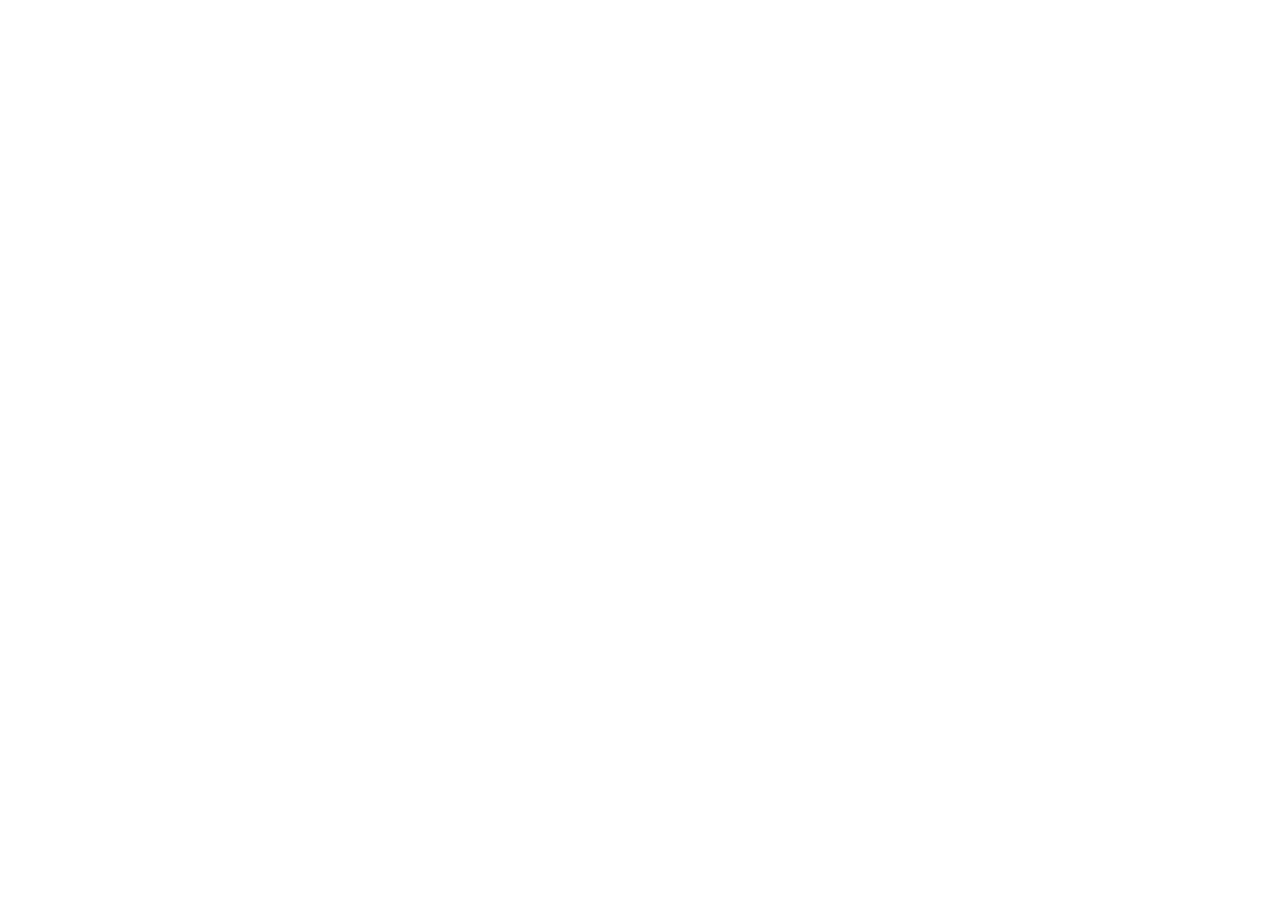
==== index.html @ e1d34e12 "Update redirect URL in index.html" ====
<!DOCTYPE html>
<html>
<head>
    <meta charset="UTF-8">
    <meta http-equiv="refresh" content="0; url=https://github.com/deadxfire/Rinswa-browser/">
    <title>Redirecting...</title>
</head>
<body>
</body>
</html>
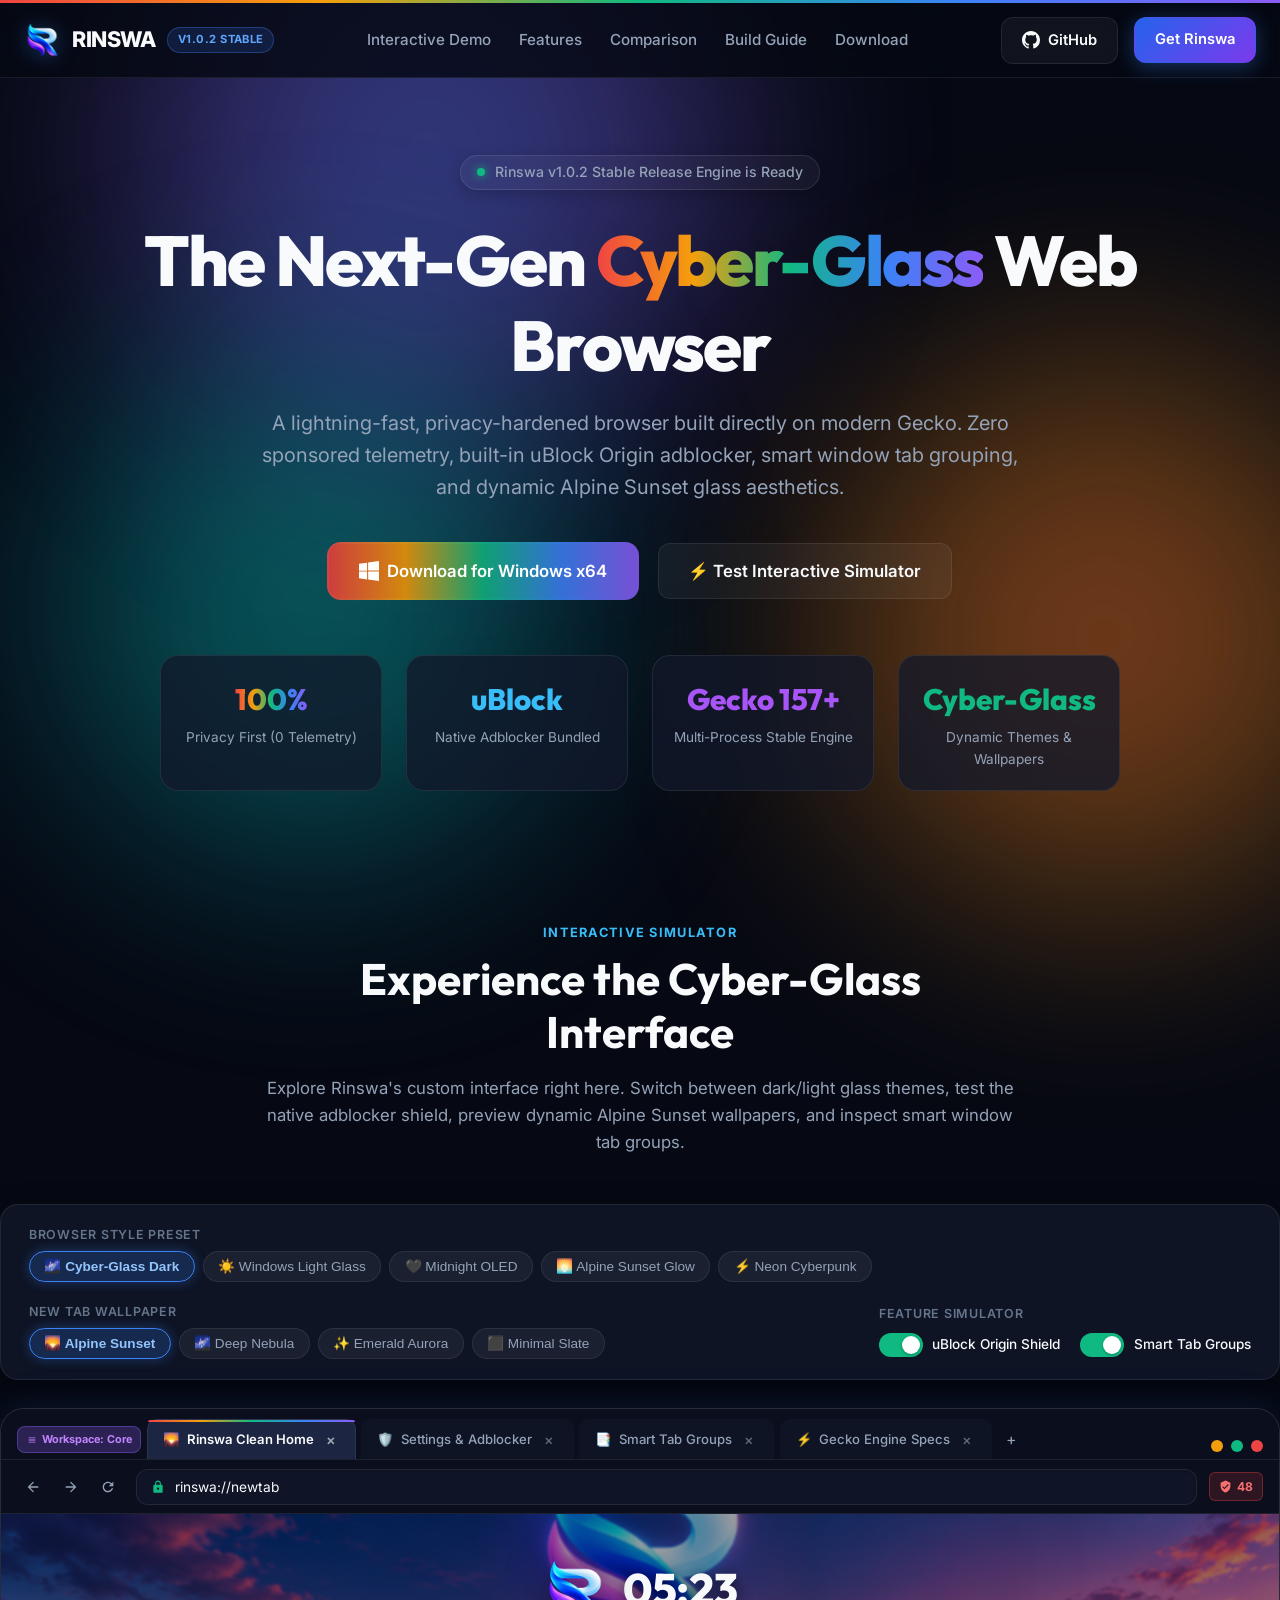
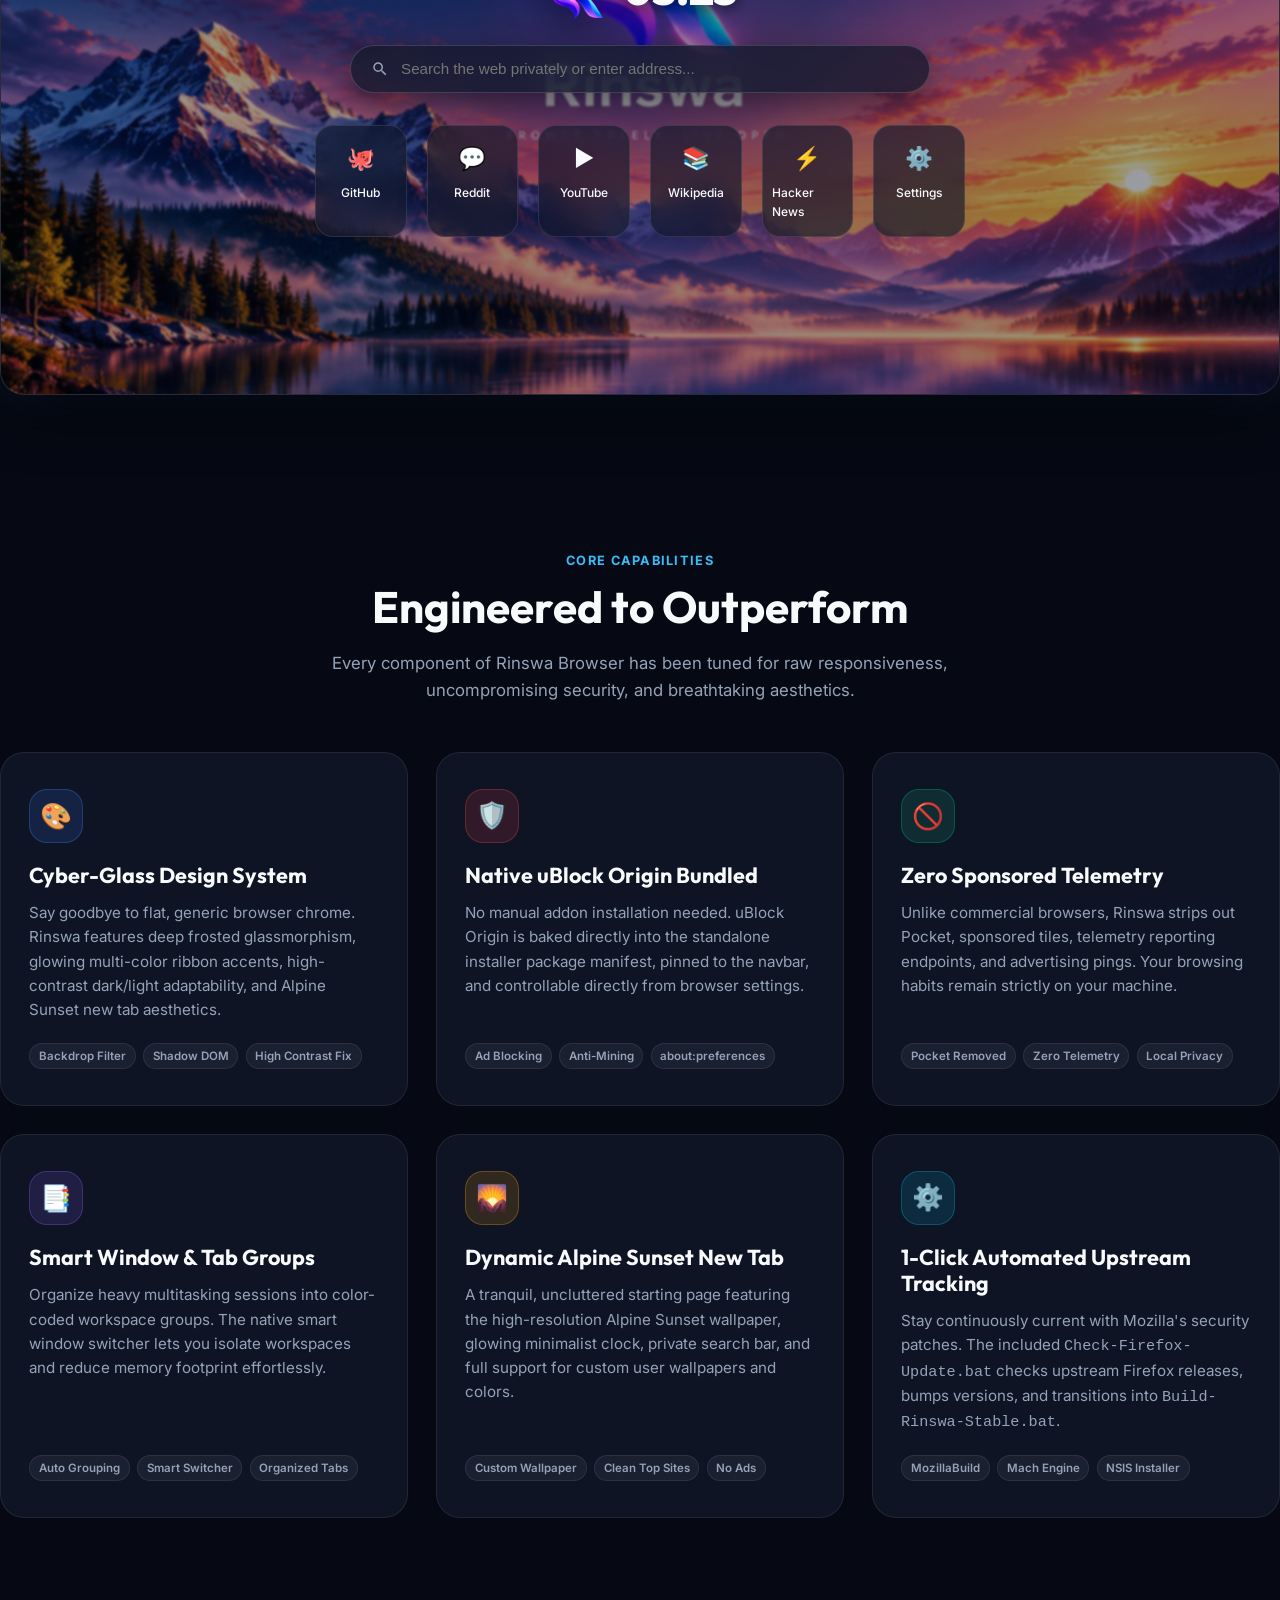
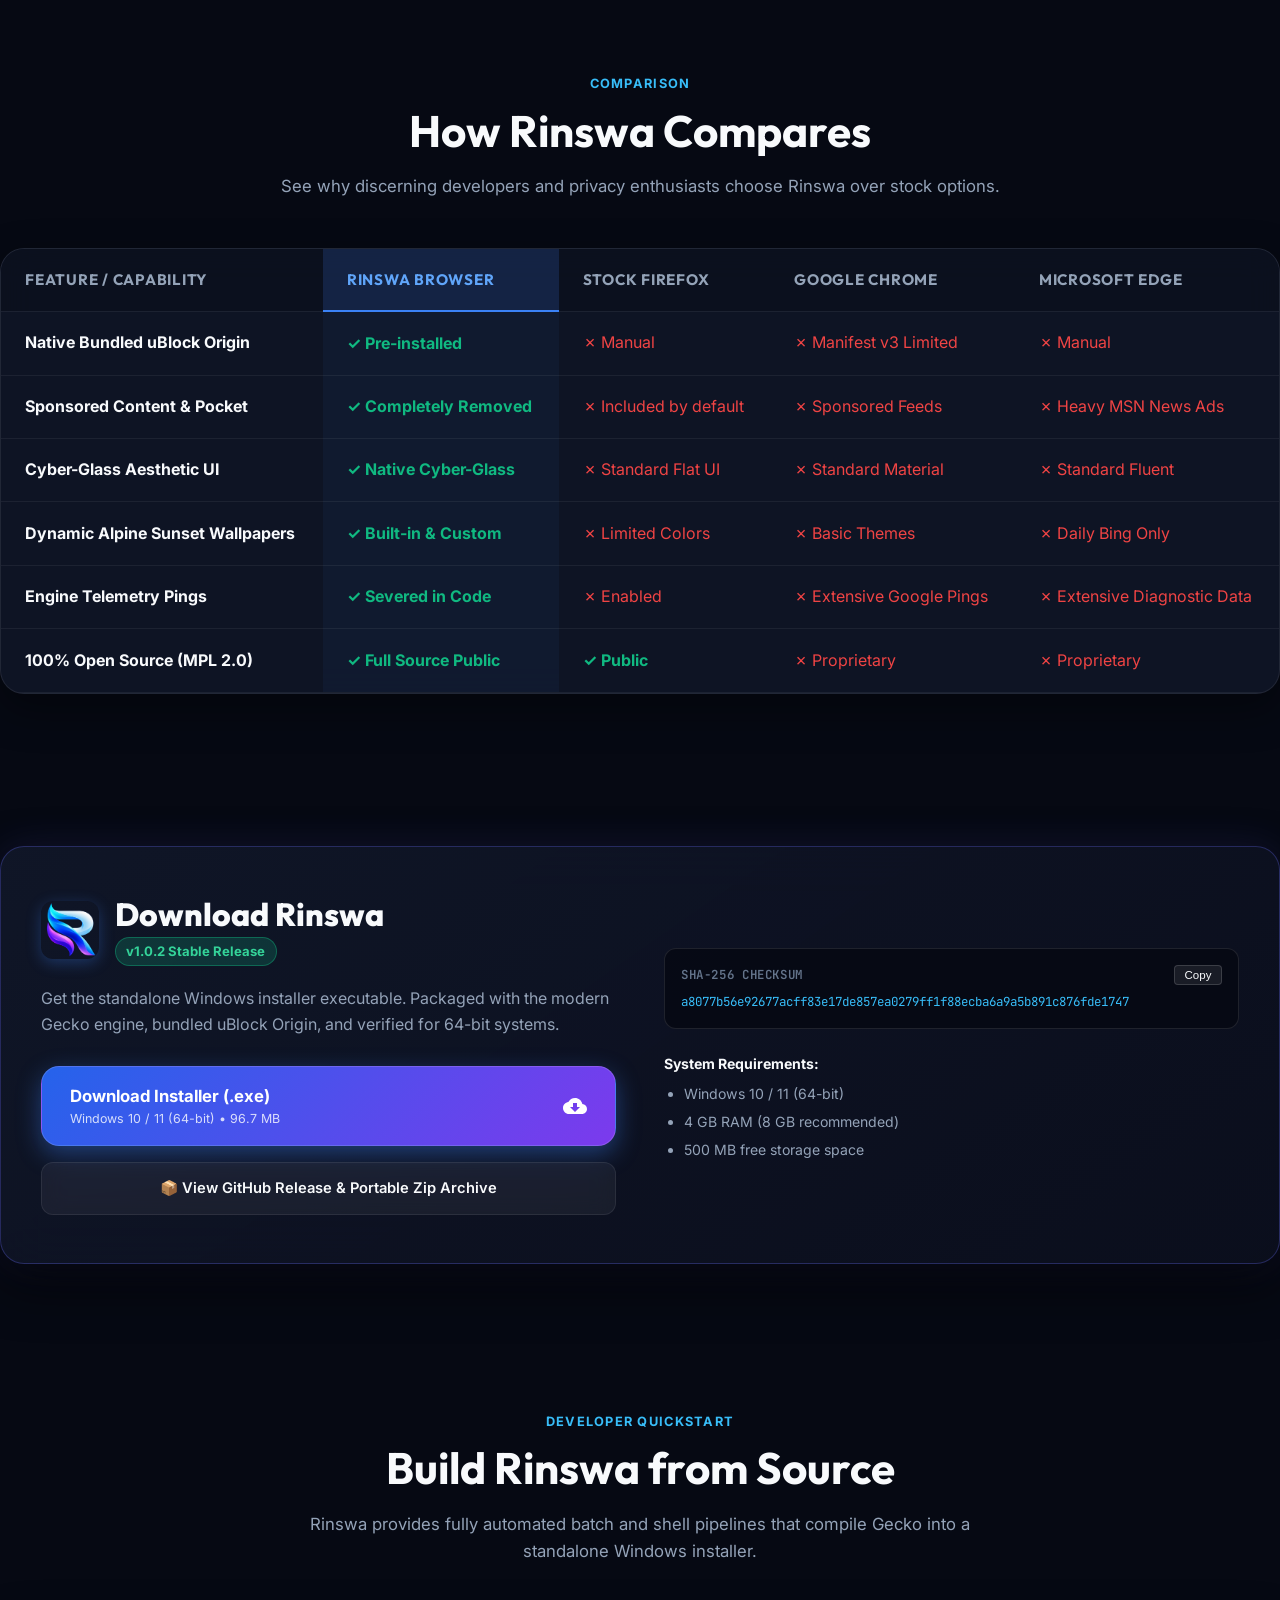
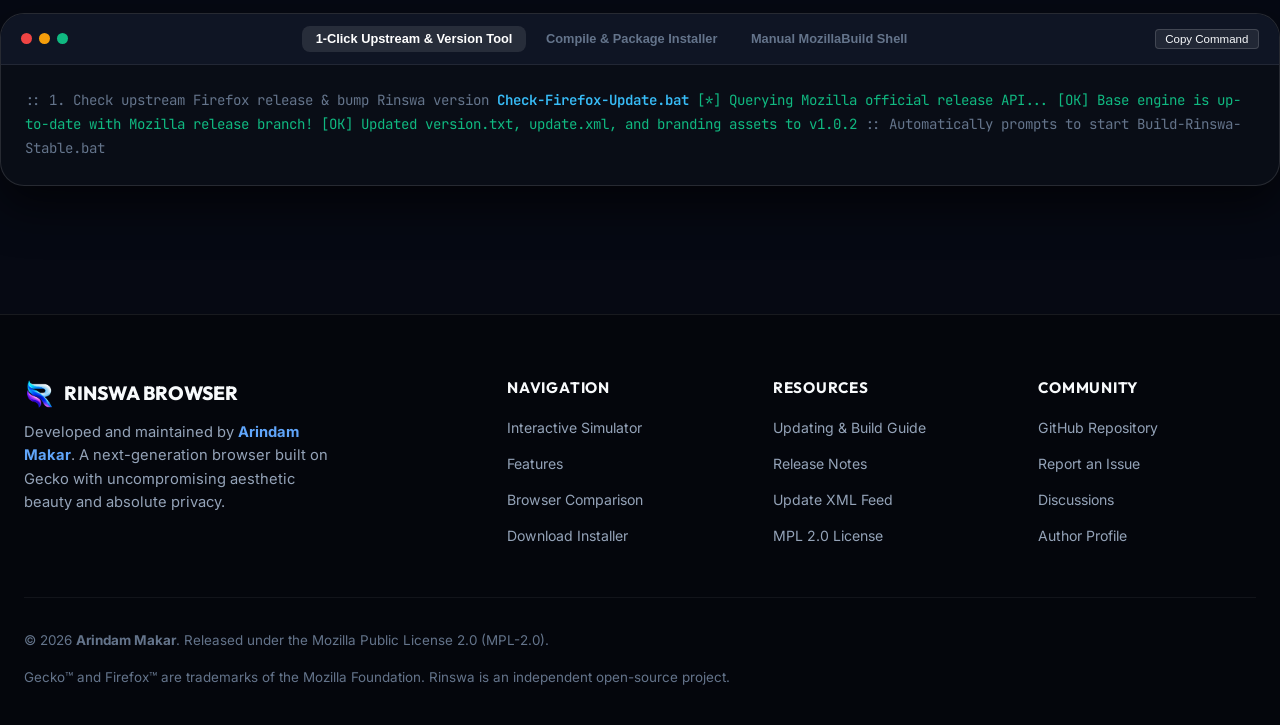
==== commit b0153651: "feat: advanced interactive Cyber-Glass index showcase and update v1.0.2 package hash" ====
--- a/index.html
+++ b/index.html
@@ -1,10 +1,2559 @@
 <!DOCTYPE html>
-<html>
+<html lang="en">
 <head>
-    <meta charset="UTF-8">
-    <meta http-equiv="refresh" content="0; url=https://github.com/deadxfire/Rinswa-browser/">
-    <title>Redirecting...</title>
+  <meta charset="UTF-8">
+  <meta name="viewport" content="width=device-width, initial-scale=1.0">
+  <title>Rinswa Browser - The Cyber-Glass Web Browser</title>
+  <meta name="description" content="A fast, private, and stunning modern web browser built on the Gecko engine. Featuring Cyber-Glass UI, built-in uBlock Origin adblocker, and Alpine Sunset custom wallpapers.">
+  <meta name="author" content="Arindam Makar">
+  <meta name="keywords" content="Rinswa Browser, Gecko Browser, Cyber Glass, Private Browser, Adblocker, Open Source Browser, Firefox fork">
+
+  <!-- OpenGraph Metadata -->
+  <meta property="og:title" content="Rinswa Browser - Cyber-Glass Web Browser">
+  <meta property="og:description" content="Fast, private, and visually breathtaking. Built on Gecko with native adblocking, smart tab grouping, and zero telemetry.">
+  <meta property="og:image" content="Glossy%20Multicolour%20Ribbon%20R%20Emblem.png">
+  <meta property="og:type" content="website">
+
+  <!-- Favicon -->
+  <link rel="icon" type="image/png" href="Glossy%20Multicolour%20Ribbon%20R%20Emblem.png">
+
+  <!-- Google Fonts -->
+  <link rel="preconnect" href="https://fonts.googleapis.com">
+  <link rel="preconnect" href="https://fonts.gstatic.com" crossorigin>
+  <link href="https://fonts.googleapis.com/css2?family=Inter:wght@300;400;500;600;700&family=JetBrains+Mono:wght@400;500;700&family=Outfit:wght@400;500;600;700;800&display=swap" rel="stylesheet">
+
+  <style>
+    /* ==========================================================================
+       RINSWA BROWSER - CYBER-GLASS DESIGN TOKENS
+       ========================================================================== */
+    :root {
+      --bg-base: #060913;
+      --bg-surface: #0b0f1d;
+      --bg-card: rgba(18, 24, 43, 0.75);
+      --bg-card-hover: rgba(28, 38, 66, 0.85);
+      --bg-glass: rgba(255, 255, 255, 0.04);
+      --border-subtle: rgba(255, 255, 255, 0.08);
+      --border-glow: rgba(99, 102, 241, 0.35);
+
+      /* Signature Ribbon Colors */
+      --rinswa-red: #ef4444;
+      --rinswa-orange: #f59e0b;
+      --rinswa-green: #10b981;
+      --rinswa-blue: #3b82f6;
+      --rinswa-purple: #8b5cf6;
+      --rinswa-cyan: #06b6d4;
+      --rinswa-ribbon: linear-gradient(90deg, #ef4444, #f59e0b, #10b981, #3b82f6, #8b5cf6);
+      --rinswa-glow: radial-gradient(circle, rgba(59, 130, 246, 0.25) 0%, rgba(139, 92, 246, 0.15) 50%, transparent 75%);
+
+      /* Typography & Text Colors */
+      --fg-primary: #f8fafc;
+      --fg-secondary: #94a3b8;
+      --fg-muted: #64748b;
+
+      /* Radii */
+      --radius-sm: 8px;
+      --radius-md: 12px;
+      --radius-lg: 18px;
+      --radius-xl: 24px;
+      --radius-pill: 9999px;
+
+      /* Transitions */
+      --transition-fast: 0.15s cubic-bezier(0.4, 0, 0.2, 1);
+      --transition-normal: 0.25s cubic-bezier(0.4, 0, 0.2, 1);
+      --transition-slow: 0.4s cubic-bezier(0.16, 1, 0.3, 1);
+    }
+
+    /* Reset & Base */
+    *, *::before, *::after {
+      box-sizing: border-box;
+      margin: 0;
+      padding: 0;
+    }
+
+    html {
+      scroll-behavior: smooth;
+      color-scheme: dark;
+    }
+
+    body {
+      font-family: 'Inter', -apple-system, BlinkMacSystemFont, sans-serif;
+      background-color: var(--bg-base);
+      color: var(--fg-primary);
+      line-height: 1.6;
+      overflow-x: hidden;
+      min-height: 100vh;
+      position: relative;
+    }
+
+    /* Ambient Glowing Background Elements */
+    .ambient-glow {
+      position: fixed;
+      pointer-events: none;
+      z-index: 0;
+      border-radius: 50%;
+      filter: blur(120px);
+      opacity: 0.45;
+    }
+    .ambient-glow-1 {
+      top: -150px;
+      left: 10%;
+      width: 600px;
+      height: 600px;
+      background: radial-gradient(circle, #3b82f6 0%, #8b5cf6 60%, transparent 80%);
+      animation: floatGlow 14s ease-in-out infinite alternate;
+    }
+    .ambient-glow-2 {
+      top: 40%;
+      right: -100px;
+      width: 550px;
+      height: 550px;
+      background: radial-gradient(circle, #ef4444 0%, #f59e0b 60%, transparent 80%);
+      animation: floatGlow 18s ease-in-out infinite alternate-reverse;
+    }
+    .ambient-glow-3 {
+      bottom: 5%;
+      left: 5%;
+      width: 500px;
+      height: 500px;
+      background: radial-gradient(circle, #10b981 0%, #06b6d4 60%, transparent 80%);
+      animation: floatGlow 16s ease-in-out infinite alternate;
+    }
+
+    @keyframes floatGlow {
+      0% { transform: translate(0, 0) scale(1); }
+      100% { transform: translate(40px, 60px) scale(1.15); }
+    }
+
+    /* Top Ribbon Accent */
+    .top-ribbon-bar {
+      height: 3px;
+      width: 100%;
+      background: var(--rinswa-ribbon);
+      position: fixed;
+      top: 0;
+      left: 0;
+      z-index: 1000;
+    }
+
+    /* Typography Utilities */
+    h1, h2, h3, h4, .brand-font {
+      font-family: 'Outfit', sans-serif;
+      font-weight: 700;
+      line-height: 1.2;
+    }
+
+    .code-font {
+      font-family: 'JetBrains Mono', monospace;
+    }
+
+    .gradient-text {
+      background: var(--rinswa-ribbon);
+      -webkit-background-clip: text;
+      -webkit-text-fill-color: transparent;
+      display: inline-block;
+    }
+
+    .cyan-text {
+      color: #38bdf8;
+    }
+
+    /* Navigation Bar */
+    header.site-header {
+      position: sticky;
+      top: 3px;
+      width: 100%;
+      z-index: 999;
+      background: rgba(6, 9, 19, 0.82);
+      backdrop-filter: blur(20px);
+      -webkit-backdrop-filter: blur(20px);
+      border-bottom: 1px solid var(--border-subtle);
+      transition: var(--transition-normal);
+    }
+
+    .nav-container {
+      max-width: 1280px;
+      margin: 0 auto;
+      padding: 0.85rem 1.5rem;
+      display: flex;
+      align-items: center;
+      justify-content: space-between;
+    }
+
+    .brand-logo {
+      display: flex;
+      align-items: center;
+      gap: 0.75rem;
+      text-decoration: none;
+      color: var(--fg-primary);
+    }
+
+    .brand-logo img {
+      width: 36px;
+      height: 36px;
+      border-radius: 8px;
+      filter: drop-shadow(0 2px 10px rgba(59, 130, 246, 0.4));
+      transition: transform var(--transition-fast);
+    }
+    .brand-logo:hover img {
+      transform: scale(1.08) rotate(4deg);
+    }
+
+    .brand-name {
+      font-size: 1.35rem;
+      font-weight: 800;
+      letter-spacing: -0.02em;
+    }
+
+    .badge-pill {
+      font-size: 0.7rem;
+      font-weight: 700;
+      padding: 0.2rem 0.6rem;
+      border-radius: var(--radius-pill);
+      background: rgba(59, 130, 246, 0.15);
+      border: 1px solid rgba(59, 130, 246, 0.35);
+      color: #60a5fa;
+      letter-spacing: 0.04em;
+      text-transform: uppercase;
+    }
+
+    .nav-links {
+      display: flex;
+      align-items: center;
+      gap: 1.75rem;
+      list-style: none;
+    }
+
+    .nav-link {
+      color: var(--fg-secondary);
+      text-decoration: none;
+      font-size: 0.95rem;
+      font-weight: 500;
+      transition: color var(--transition-fast);
+      position: relative;
+    }
+    .nav-link:hover {
+      color: var(--fg-primary);
+    }
+    .nav-link::after {
+      content: '';
+      position: absolute;
+      width: 0;
+      height: 2px;
+      bottom: -4px;
+      left: 0;
+      background: var(--rinswa-ribbon);
+      transition: width var(--transition-fast);
+    }
+    .nav-link:hover::after {
+      width: 100%;
+    }
+
+    .nav-actions {
+      display: flex;
+      align-items: center;
+      gap: 1rem;
+    }
+
+    .btn {
+      display: inline-flex;
+      align-items: center;
+      justify-content: center;
+      gap: 0.5rem;
+      padding: 0.65rem 1.25rem;
+      border-radius: var(--radius-md);
+      font-size: 0.92rem;
+      font-weight: 600;
+      text-decoration: none;
+      cursor: pointer;
+      transition: all var(--transition-normal);
+      border: 1px solid transparent;
+      outline: none;
+    }
+
+    .btn-primary {
+      background: linear-gradient(135deg, #2563eb, #7c3aed);
+      color: #ffffff;
+      box-shadow: 0 4px 20px rgba(59, 130, 246, 0.35);
+    }
+    .btn-primary:hover {
+      background: linear-gradient(135deg, #1d4ed8, #6d28d9);
+      box-shadow: 0 6px 25px rgba(59, 130, 246, 0.55);
+      transform: translateY(-2px);
+    }
+
+    .btn-secondary {
+      background: rgba(255, 255, 255, 0.05);
+      color: var(--fg-primary);
+      border-color: var(--border-subtle);
+      backdrop-filter: blur(10px);
+    }
+    .btn-secondary:hover {
+      background: rgba(255, 255, 255, 0.1);
+      border-color: rgba(255, 255, 255, 0.2);
+      transform: translateY(-2px);
+    }
+
+    .btn-ribbon {
+      background: var(--bg-surface);
+      position: relative;
+      color: #ffffff;
+      border: 1px solid transparent;
+      background-clip: padding-box;
+      z-index: 1;
+    }
+    .btn-ribbon::before {
+      content: '';
+      position: absolute;
+      top: -2px; left: -2px; right: -2px; bottom: -2px;
+      background: var(--rinswa-ribbon);
+      border-radius: calc(var(--radius-md) + 2px);
+      z-index: -1;
+      opacity: 0.85;
+      transition: opacity var(--transition-fast);
+    }
+    .btn-ribbon:hover::before {
+      opacity: 1;
+    }
+
+    /* Container */
+    .container {
+      max-width: 1280px;
+      margin: 0 auto;
+      padding: 0 1.5rem;
+      position: relative;
+      z-index: 1;
+    }
+
+    /* ==========================================================================
+       HERO SECTION
+       ========================================================================== */
+    .hero {
+      padding: 5rem 0 3.5rem;
+      text-align: center;
+      position: relative;
+    }
+
+    .hero-badge-wrap {
+      display: inline-flex;
+      align-items: center;
+      gap: 0.6rem;
+      padding: 0.35rem 1rem;
+      background: rgba(255, 255, 255, 0.04);
+      border: 1px solid rgba(255, 255, 255, 0.1);
+      border-radius: var(--radius-pill);
+      margin-bottom: 1.75rem;
+      backdrop-filter: blur(12px);
+      box-shadow: 0 4px 15px rgba(0, 0, 0, 0.2);
+    }
+
+    .hero-badge-dot {
+      width: 8px;
+      height: 8px;
+      border-radius: 50%;
+      background: #10b981;
+      box-shadow: 0 0 10px #10b981;
+      animation: pulse 2s infinite;
+    }
+
+    @keyframes pulse {
+      0%, 100% { opacity: 1; transform: scale(1); }
+      50% { opacity: 0.5; transform: scale(0.8); }
+    }
+
+    .hero-badge-text {
+      font-size: 0.88rem;
+      font-weight: 500;
+      color: var(--fg-secondary);
+    }
+
+    .hero-title {
+      font-size: clamp(2.5rem, 5.5vw, 4.4rem);
+      font-weight: 800;
+      letter-spacing: -0.03em;
+      margin-bottom: 1.25rem;
+      max-width: 1000px;
+      margin-left: auto;
+      margin-right: auto;
+    }
+
+    .hero-desc {
+      font-size: clamp(1.05rem, 1.8vw, 1.25rem);
+      color: var(--fg-secondary);
+      max-width: 780px;
+      margin: 0 auto 2.5rem;
+      font-weight: 400;
+    }
+
+    .hero-cta {
+      display: flex;
+      flex-wrap: wrap;
+      align-items: center;
+      justify-content: center;
+      gap: 1.25rem;
+      margin-bottom: 3.5rem;
+    }
+
+    .hero-stats {
+      display: grid;
+      grid-template-columns: repeat(auto-fit, minmax(200px, 1fr));
+      gap: 1.5rem;
+      max-width: 960px;
+      margin: 0 auto;
+    }
+
+    .stat-card {
+      background: var(--bg-card);
+      border: 1px solid var(--border-subtle);
+      border-radius: var(--radius-lg);
+      padding: 1.25rem;
+      backdrop-filter: blur(12px);
+      transition: transform var(--transition-normal), border-color var(--transition-normal);
+    }
+    .stat-card:hover {
+      transform: translateY(-4px);
+      border-color: rgba(99, 102, 241, 0.4);
+    }
+
+    .stat-val {
+      font-size: 1.85rem;
+      font-weight: 800;
+      font-family: 'Outfit', sans-serif;
+      margin-bottom: 0.2rem;
+    }
+
+    .stat-lbl {
+      font-size: 0.85rem;
+      color: var(--fg-secondary);
+    }
+
+    /* ==========================================================================
+       INTERACTIVE BROWSER SHOWCASE & STYLE SELECTOR
+       ========================================================================== */
+    .showcase-section {
+      padding: 4.5rem 0;
+      position: relative;
+    }
+
+    .section-head {
+      text-align: center;
+      max-width: 750px;
+      margin: 0 auto 3rem;
+    }
+
+    .section-tag {
+      display: inline-block;
+      font-size: 0.8rem;
+      font-weight: 700;
+      letter-spacing: 0.1em;
+      text-transform: uppercase;
+      color: #38bdf8;
+      margin-bottom: 0.6rem;
+    }
+
+    .section-title {
+      font-size: clamp(2rem, 3.5vw, 2.75rem);
+      margin-bottom: 1rem;
+    }
+
+    .section-sub {
+      color: var(--fg-secondary);
+      font-size: 1.05rem;
+    }
+
+    /* Control Panel for Browser Styles */
+    .simulator-controls {
+      background: var(--bg-card);
+      border: 1px solid var(--border-subtle);
+      border-radius: var(--radius-lg);
+      padding: 1.25rem 1.75rem;
+      margin-bottom: 1.75rem;
+      backdrop-filter: blur(16px);
+      display: flex;
+      flex-wrap: wrap;
+      align-items: center;
+      justify-content: space-between;
+      gap: 1.25rem;
+      box-shadow: 0 10px 30px rgba(0, 0, 0, 0.35);
+    }
+
+    .control-group {
+      display: flex;
+      flex-direction: column;
+      gap: 0.4rem;
+    }
+
+    .control-lbl {
+      font-size: 0.78rem;
+      font-weight: 600;
+      text-transform: uppercase;
+      letter-spacing: 0.06em;
+      color: var(--fg-muted);
+    }
+
+    .control-pills {
+      display: flex;
+      flex-wrap: wrap;
+      gap: 0.5rem;
+    }
+
+    .style-pill {
+      background: rgba(255, 255, 255, 0.05);
+      border: 1px solid var(--border-subtle);
+      border-radius: var(--radius-pill);
+      padding: 0.4rem 0.9rem;
+      font-size: 0.85rem;
+      font-weight: 500;
+      color: var(--fg-secondary);
+      cursor: pointer;
+      display: inline-flex;
+      align-items: center;
+      gap: 0.45rem;
+      transition: all var(--transition-fast);
+      user-select: none;
+    }
+    .style-pill:hover {
+      color: var(--fg-primary);
+      background: rgba(255, 255, 255, 0.1);
+      border-color: rgba(255, 255, 255, 0.2);
+    }
+    .style-pill.active {
+      background: rgba(59, 130, 246, 0.2);
+      border-color: #3b82f6;
+      color: #93c5fd;
+      font-weight: 600;
+      box-shadow: 0 0 12px rgba(59, 130, 246, 0.35);
+    }
+
+    .toggle-switch-wrap {
+      display: flex;
+      align-items: center;
+      gap: 0.6rem;
+      cursor: pointer;
+      user-select: none;
+    }
+
+    .toggle-switch {
+      width: 44px;
+      height: 24px;
+      background: rgba(255, 255, 255, 0.15);
+      border-radius: var(--radius-pill);
+      position: relative;
+      transition: background var(--transition-fast);
+    }
+    .toggle-switch::after {
+      content: '';
+      position: absolute;
+      width: 18px;
+      height: 18px;
+      border-radius: 50%;
+      background: #ffffff;
+      top: 3px;
+      left: 3px;
+      transition: transform var(--transition-fast);
+      box-shadow: 0 1px 3px rgba(0, 0, 0, 0.3);
+    }
+    .toggle-switch.active {
+      background: #10b981;
+    }
+    .toggle-switch.active::after {
+      transform: translateX(20px);
+    }
+
+    /* THE BROWSER CHROME FRAME */
+    .browser-frame {
+      background: var(--bg-surface);
+      border: 1px solid rgba(255, 255, 255, 0.12);
+      border-radius: var(--radius-xl);
+      overflow: hidden;
+      box-shadow: 0 25px 60px -15px rgba(0, 0, 0, 0.75), 0 0 40px rgba(59, 130, 246, 0.15);
+      transition: all var(--transition-slow);
+      position: relative;
+      backdrop-filter: blur(25px);
+    }
+
+    /* Theme Styles for Browser Frame */
+    .browser-frame.theme-cyber-dark {
+      --b-bg-base: #060913;
+      --b-bg-surface: #0b0f1d;
+      --b-bg-bar: rgba(11, 15, 29, 0.85);
+      --b-bg-tab: rgba(18, 24, 43, 0.6);
+      --b-bg-tab-active: rgba(30, 41, 70, 0.9);
+      --b-fg: #f8fafc;
+      --b-fg-sub: #94a3b8;
+      --b-border: rgba(255, 255, 255, 0.08);
+      --b-omnibar: rgba(18, 24, 43, 0.75);
+    }
+
+    .browser-frame.theme-light-glass {
+      --b-bg-base: #e2e8f0;
+      --b-bg-surface: #f1f5f9;
+      --b-bg-bar: rgba(255, 255, 255, 0.85);
+      --b-bg-tab: rgba(226, 232, 240, 0.75);
+      --b-bg-tab-active: #ffffff;
+      --b-fg: #0f172a;
+      --b-fg-sub: #475569;
+      --b-border: rgba(15, 23, 42, 0.12);
+      --b-omnibar: #ffffff;
+    }
+
+    .browser-frame.theme-midnight-oled {
+      --b-bg-base: #000000;
+      --b-bg-surface: #050505;
+      --b-bg-bar: rgba(10, 10, 10, 0.95);
+      --b-bg-tab: rgba(20, 20, 20, 0.8);
+      --b-bg-tab-active: #151515;
+      --b-fg: #ffffff;
+      --b-fg-sub: #888888;
+      --b-border: rgba(255, 255, 255, 0.1);
+      --b-omnibar: #0d0d0d;
+    }
+
+    .browser-frame.theme-sunset-glow {
+      --b-bg-base: #1a0f1d;
+      --b-bg-surface: #24142b;
+      --b-bg-bar: rgba(36, 20, 43, 0.88);
+      --b-bg-tab: rgba(50, 26, 61, 0.6);
+      --b-bg-tab-active: rgba(85, 37, 102, 0.85);
+      --b-fg: #fdf4ff;
+      --b-fg-sub: #d8b4fe;
+      --b-border: rgba(244, 114, 182, 0.2);
+      --b-omnibar: rgba(50, 26, 61, 0.8);
+    }
+
+    .browser-frame.theme-neon-cyber {
+      --b-bg-base: #050b14;
+      --b-bg-surface: #0a1424;
+      --b-bg-bar: rgba(10, 20, 36, 0.9);
+      --b-bg-tab: rgba(14, 28, 51, 0.6);
+      --b-bg-tab-active: rgba(22, 45, 82, 0.85);
+      --b-fg: #e0f2fe;
+      --b-fg-sub: #38bdf8;
+      --b-border: rgba(6, 182, 212, 0.3);
+      --b-omnibar: rgba(14, 28, 51, 0.9);
+    }
+
+    /* Window Titlebar */
+    .b-titlebar {
+      background: var(--b-bg-bar);
+      border-bottom: 1px solid var(--b-border);
+      padding: 0.65rem 1rem 0;
+      display: flex;
+      align-items: flex-end;
+      justify-content: space-between;
+      gap: 1rem;
+      user-select: none;
+      transition: background var(--transition-fast);
+    }
+
+    .b-tabstrip {
+      display: flex;
+      align-items: flex-end;
+      gap: 0.35rem;
+      flex: 1;
+      overflow-x: auto;
+      scrollbar-width: none;
+    }
+    .b-tabstrip::-webkit-scrollbar { display: none; }
+
+    .b-group-badge {
+      font-size: 0.68rem;
+      font-weight: 700;
+      padding: 0.25rem 0.55rem;
+      border-radius: var(--radius-sm);
+      margin-bottom: 0.35rem;
+      display: inline-flex;
+      align-items: center;
+      gap: 0.3rem;
+      background: rgba(139, 92, 246, 0.25);
+      border: 1px solid rgba(139, 92, 246, 0.4);
+      color: #c084fc;
+      transition: all var(--transition-fast);
+    }
+
+    .b-tab {
+      background: var(--b-bg-tab);
+      color: var(--b-fg-sub);
+      padding: 0.55rem 1rem;
+      border-top-left-radius: 10px;
+      border-top-right-radius: 10px;
+      font-size: 0.82rem;
+      font-weight: 500;
+      display: flex;
+      align-items: center;
+      gap: 0.55rem;
+      cursor: pointer;
+      border: 1px solid transparent;
+      border-bottom: none;
+      transition: all var(--transition-fast);
+      white-space: nowrap;
+      max-width: 220px;
+    }
+    .b-tab:hover {
+      background: var(--b-bg-tab-active);
+      color: var(--b-fg);
+    }
+    .b-tab.active {
+      background: var(--b-bg-tab-active);
+      color: var(--b-fg);
+      font-weight: 600;
+      border-color: var(--b-border);
+      position: relative;
+    }
+    .b-tab.active::before {
+      content: '';
+      position: absolute;
+      top: 0; left: 0; right: 0;
+      height: 2px;
+      background: var(--rinswa-ribbon);
+      border-top-left-radius: 10px;
+      border-top-right-radius: 10px;
+    }
+
+    .b-tab-icon {
+      width: 14px;
+      height: 14px;
+      display: flex;
+      align-items: center;
+      justify-content: center;
+    }
+    .b-tab-close {
+      margin-left: auto;
+      font-size: 0.9rem;
+      opacity: 0.6;
+      border-radius: 50%;
+      width: 16px;
+      height: 16px;
+      display: flex;
+      align-items: center;
+      justify-content: center;
+    }
+    .b-tab-close:hover {
+      opacity: 1;
+      background: rgba(255, 255, 255, 0.15);
+    }
+
+    .b-tab-new {
+      width: 28px;
+      height: 28px;
+      display: flex;
+      align-items: center;
+      justify-content: center;
+      border-radius: 8px;
+      color: var(--b-fg-sub);
+      cursor: pointer;
+      margin-bottom: 0.3rem;
+      transition: var(--transition-fast);
+    }
+    .b-tab-new:hover {
+      background: rgba(255, 255, 255, 0.1);
+      color: var(--b-fg);
+    }
+
+    /* Window Controls */
+    .b-window-controls {
+      display: flex;
+      align-items: center;
+      gap: 0.5rem;
+      margin-bottom: 0.45rem;
+    }
+    .b-win-btn {
+      width: 12px;
+      height: 12px;
+      border-radius: 50%;
+      cursor: pointer;
+      transition: opacity var(--transition-fast);
+    }
+    .b-win-close { background: #ef4444; }
+    .b-win-min { background: #f59e0b; }
+    .b-win-max { background: #10b981; }
+    .b-win-btn:hover { opacity: 0.8; }
+
+    /* Browser Navigation Toolbar */
+    .b-toolbar {
+      background: var(--b-bg-bar);
+      border-bottom: 1px solid var(--b-border);
+      padding: 0.55rem 1rem;
+      display: flex;
+      align-items: center;
+      gap: 0.75rem;
+    }
+
+    .b-nav-btns {
+      display: flex;
+      align-items: center;
+      gap: 0.35rem;
+    }
+
+    .b-btn {
+      width: 32px;
+      height: 32px;
+      border-radius: 8px;
+      display: flex;
+      align-items: center;
+      justify-content: center;
+      color: var(--b-fg-sub);
+      cursor: pointer;
+      border: none;
+      background: transparent;
+      transition: all var(--transition-fast);
+    }
+    .b-btn:hover {
+      background: rgba(255, 255, 255, 0.08);
+      color: var(--b-fg);
+    }
+    .b-btn svg {
+      width: 16px;
+      height: 16px;
+      fill: currentColor;
+    }
+
+    /* Omnibar */
+    .b-omnibar {
+      flex: 1;
+      height: 36px;
+      background: var(--b-omnibar);
+      border: 1px solid var(--b-border);
+      border-radius: 12px;
+      padding: 0 0.85rem;
+      display: flex;
+      align-items: center;
+      gap: 0.65rem;
+      box-shadow: inset 0 1px 3px rgba(0, 0, 0, 0.2);
+      transition: all var(--transition-fast);
+    }
+    .b-omnibar:focus-within {
+      border-color: #3b82f6;
+      box-shadow: 0 0 0 3px rgba(59, 130, 246, 0.25);
+    }
+
+    .b-ssl-lock {
+      color: #10b981;
+      display: flex;
+      align-items: center;
+    }
+    .b-ssl-lock svg {
+      width: 14px;
+      height: 14px;
+      fill: currentColor;
+    }
+
+    .b-url-input {
+      flex: 1;
+      background: transparent;
+      border: none;
+      outline: none;
+      color: var(--b-fg);
+      font-size: 0.86rem;
+      font-family: inherit;
+    }
+
+    .b-ublock-action {
+      position: relative;
+      display: flex;
+      align-items: center;
+      gap: 0.35rem;
+      padding: 0.25rem 0.55rem;
+      border-radius: 6px;
+      background: rgba(239, 68, 68, 0.15);
+      border: 1px solid rgba(239, 68, 68, 0.35);
+      color: #f87171;
+      font-size: 0.75rem;
+      font-weight: 700;
+      cursor: pointer;
+      user-select: none;
+      transition: var(--transition-fast);
+    }
+    .b-ublock-action:hover {
+      background: rgba(239, 68, 68, 0.25);
+      border-color: #ef4444;
+    }
+    .b-ublock-action.disabled {
+      background: rgba(148, 163, 184, 0.1);
+      border-color: rgba(148, 163, 184, 0.2);
+      color: #94a3b8;
+    }
+
+    /* uBlock Interactive Popup Card */
+    .b-ublock-popup {
+      position: absolute;
+      top: 48px;
+      right: 0;
+      width: 280px;
+      background: #111827;
+      border: 1px solid rgba(255, 255, 255, 0.15);
+      border-radius: var(--radius-md);
+      box-shadow: 0 15px 35px rgba(0, 0, 0, 0.6);
+      padding: 1rem;
+      z-index: 100;
+      display: none;
+      color: #f8fafc;
+      text-align: left;
+    }
+    .b-ublock-popup.open {
+      display: block;
+      animation: popIn 0.2s cubic-bezier(0.16, 1, 0.3, 1);
+    }
+
+    @keyframes popIn {
+      0% { opacity: 0; transform: translateY(-8px) scale(0.96); }
+      100% { opacity: 1; transform: translateY(0) scale(1); }
+    }
+
+    .popup-header {
+      display: flex;
+      align-items: center;
+      justify-content: space-between;
+      border-bottom: 1px solid rgba(255, 255, 255, 0.08);
+      padding-bottom: 0.6rem;
+      margin-bottom: 0.75rem;
+    }
+    .popup-title {
+      font-size: 0.88rem;
+      font-weight: 700;
+      display: flex;
+      align-items: center;
+      gap: 0.4rem;
+    }
+    .popup-stat {
+      font-size: 1.5rem;
+      font-weight: 800;
+      color: #ef4444;
+      text-align: center;
+      margin: 0.5rem 0;
+      font-family: 'Outfit', sans-serif;
+    }
+    .popup-sub {
+      font-size: 0.75rem;
+      color: #94a3b8;
+      text-align: center;
+      margin-bottom: 0.75rem;
+    }
+    .popup-toggle-btn {
+      width: 48px;
+      height: 48px;
+      border-radius: 50%;
+      background: #ef4444;
+      color: #ffffff;
+      display: flex;
+      align-items: center;
+      justify-content: center;
+      margin: 0 auto 0.75rem;
+      cursor: pointer;
+      box-shadow: 0 0 15px rgba(239, 68, 68, 0.5);
+      transition: all var(--transition-fast);
+    }
+    .popup-toggle-btn.off {
+      background: #475569;
+      box-shadow: none;
+    }
+
+    /* THE SIMULATED BROWSER VIEWPORT */
+    .b-viewport {
+      min-height: 480px;
+      position: relative;
+      background-size: cover;
+      background-position: center;
+      background-repeat: no-repeat;
+      transition: background-image 0.5s ease-in-out;
+      display: flex;
+      flex-direction: column;
+    }
+
+    /* Viewport Overlay */
+    .b-viewport-overlay {
+      position: absolute;
+      inset: 0;
+      background: rgba(6, 9, 19, 0.4);
+      backdrop-filter: blur(1px);
+      z-index: 1;
+    }
+
+    .b-content-panel {
+      position: relative;
+      z-index: 2;
+      width: 100%;
+      height: 100%;
+      padding: 2.5rem 2rem;
+      display: none;
+      flex-direction: column;
+      align-items: center;
+      justify-content: center;
+    }
+    .b-content-panel.active {
+      display: flex;
+      animation: fadeIn 0.3s ease;
+    }
+
+    @keyframes fadeIn {
+      from { opacity: 0; transform: translateY(6px); }
+      to { opacity: 1; transform: translateY(0); }
+    }
+
+    /* Tab 1: Clean Alpine Sunset New Tab */
+    .newtab-logo-wrap {
+      display: flex;
+      align-items: center;
+      gap: 1rem;
+      margin-bottom: 1.25rem;
+    }
+    .newtab-logo {
+      width: 64px;
+      height: 64px;
+      border-radius: 14px;
+      filter: drop-shadow(0 6px 20px rgba(0, 0, 0, 0.6));
+    }
+    .newtab-clock {
+      font-size: 2.75rem;
+      font-weight: 800;
+      font-family: 'Outfit', sans-serif;
+      letter-spacing: -0.02em;
+      text-shadow: 0 4px 15px rgba(0, 0, 0, 0.7);
+    }
+
+    .newtab-searchbar {
+      width: 100%;
+      max-width: 580px;
+      height: 48px;
+      background: rgba(18, 24, 43, 0.75);
+      border: 1px solid rgba(255, 255, 255, 0.15);
+      border-radius: var(--radius-pill);
+      backdrop-filter: blur(20px);
+      display: flex;
+      align-items: center;
+      padding: 0 1.25rem;
+      gap: 0.75rem;
+      box-shadow: 0 10px 30px rgba(0, 0, 0, 0.4);
+      margin-bottom: 2rem;
+      transition: all var(--transition-fast);
+    }
+    .newtab-searchbar:focus-within {
+      border-color: #38bdf8;
+      box-shadow: 0 10px 35px rgba(56, 189, 248, 0.3);
+      transform: scale(1.01);
+    }
+    .newtab-search-input {
+      flex: 1;
+      background: transparent;
+      border: none;
+      outline: none;
+      color: #ffffff;
+      font-size: 0.95rem;
+    }
+
+    .newtab-topsites {
+      display: grid;
+      grid-template-columns: repeat(6, 1fr);
+      gap: 1.25rem;
+      width: 100%;
+      max-width: 650px;
+    }
+
+    .topsite-item {
+      background: rgba(18, 24, 43, 0.65);
+      border: 1px solid rgba(255, 255, 255, 0.1);
+      border-radius: var(--radius-lg);
+      padding: 0.9rem 0.6rem;
+      display: flex;
+      flex-direction: column;
+      align-items: center;
+      gap: 0.45rem;
+      text-decoration: none;
+      color: #f8fafc;
+      backdrop-filter: blur(14px);
+      transition: all var(--transition-normal);
+      cursor: pointer;
+    }
+    .topsite-item:hover {
+      background: rgba(30, 41, 70, 0.85);
+      border-color: rgba(255, 255, 255, 0.25);
+      transform: translateY(-4px);
+      box-shadow: 0 8px 20px rgba(0, 0, 0, 0.4);
+    }
+    .topsite-icon {
+      font-size: 1.4rem;
+    }
+    .topsite-title {
+      font-size: 0.75rem;
+      font-weight: 500;
+    }
+
+    /* Tab 2: Settings & Adblocker */
+    .pref-view {
+      width: 100%;
+      max-width: 720px;
+      background: rgba(11, 15, 29, 0.92);
+      border: 1px solid var(--border-subtle);
+      border-radius: var(--radius-lg);
+      padding: 1.75rem;
+      backdrop-filter: blur(25px);
+      box-shadow: 0 20px 45px rgba(0, 0, 0, 0.5);
+      text-align: left;
+    }
+    .pref-title {
+      font-size: 1.25rem;
+      margin-bottom: 1.25rem;
+      display: flex;
+      align-items: center;
+      justify-content: space-between;
+      border-bottom: 1px solid rgba(255, 255, 255, 0.08);
+      padding-bottom: 0.75rem;
+    }
+    .pref-row {
+      display: flex;
+      align-items: center;
+      justify-content: space-between;
+      padding: 0.85rem 0;
+      border-bottom: 1px solid rgba(255, 255, 255, 0.05);
+    }
+    .pref-row:last-child { border-bottom: none; }
+    .pref-lbl-main {
+      font-weight: 600;
+      font-size: 0.92rem;
+      margin-bottom: 0.2rem;
+    }
+    .pref-lbl-sub {
+      font-size: 0.78rem;
+      color: var(--fg-secondary);
+    }
+
+    /* Tab 3: Smart Window Groups */
+    .groups-view {
+      width: 100%;
+      max-width: 720px;
+      display: grid;
+      grid-template-columns: repeat(auto-fit, minmax(200px, 1fr));
+      gap: 1.25rem;
+    }
+    .group-card {
+      background: rgba(11, 15, 29, 0.9);
+      border: 1px solid rgba(255, 255, 255, 0.1);
+      border-radius: var(--radius-lg);
+      padding: 1.25rem;
+      backdrop-filter: blur(20px);
+      text-align: left;
+    }
+    .group-tag {
+      display: inline-block;
+      font-size: 0.7rem;
+      font-weight: 700;
+      padding: 0.2rem 0.6rem;
+      border-radius: var(--radius-sm);
+      margin-bottom: 0.75rem;
+      text-transform: uppercase;
+    }
+    .gt-purple { background: rgba(139, 92, 246, 0.2); color: #c084fc; border: 1px solid rgba(139, 92, 246, 0.4); }
+    .gt-emerald { background: rgba(16, 185, 129, 0.2); color: #34d399; border: 1px solid rgba(16, 185, 129, 0.4); }
+    .gt-blue { background: rgba(59, 130, 246, 0.2); color: #60a5fa; border: 1px solid rgba(59, 130, 246, 0.4); }
+
+    .group-tab-item {
+      font-size: 0.8rem;
+      color: var(--fg-secondary);
+      padding: 0.4rem 0;
+      border-bottom: 1px solid rgba(255, 255, 255, 0.05);
+      display: flex;
+      align-items: center;
+      gap: 0.4rem;
+    }
+    .group-tab-item:last-child { border-bottom: none; }
+
+    /* Tab 4: Engine Specs */
+    .specs-view {
+      width: 100%;
+      max-width: 680px;
+      background: rgba(11, 15, 29, 0.92);
+      border: 1px solid var(--border-subtle);
+      border-radius: var(--radius-lg);
+      padding: 1.75rem;
+      backdrop-filter: blur(25px);
+      text-align: left;
+    }
+    .spec-grid {
+      display: grid;
+      grid-template-columns: repeat(2, 1fr);
+      gap: 1rem;
+      margin-top: 1rem;
+    }
+    .spec-item {
+      background: rgba(18, 24, 43, 0.7);
+      padding: 1rem;
+      border-radius: var(--radius-md);
+      border: 1px solid rgba(255, 255, 255, 0.06);
+    }
+    .spec-name { font-size: 0.78rem; color: var(--fg-muted); text-transform: uppercase; }
+    .spec-val { font-size: 1.15rem; font-weight: 700; color: #38bdf8; font-family: 'JetBrains Mono', monospace; }
+
+    /* ==========================================================================
+       FEATURES SECTION
+       ========================================================================== */
+    .features-section {
+      padding: 5rem 0;
+      position: relative;
+    }
+
+    .features-grid {
+      display: grid;
+      grid-template-columns: repeat(auto-fit, minmax(340px, 1fr));
+      gap: 1.75rem;
+    }
+
+    .feature-card {
+      background: var(--bg-card);
+      border: 1px solid var(--border-subtle);
+      border-radius: var(--radius-xl);
+      padding: 2.25rem 1.75rem;
+      backdrop-filter: blur(18px);
+      position: relative;
+      overflow: hidden;
+      transition: all var(--transition-normal);
+      display: flex;
+      flex-direction: column;
+    }
+    .feature-card::before {
+      content: '';
+      position: absolute;
+      top: 0; left: 0; right: 0;
+      height: 3px;
+      background: transparent;
+      transition: background var(--transition-fast);
+    }
+    .feature-card:hover {
+      transform: translateY(-6px);
+      border-color: rgba(99, 102, 241, 0.45);
+      background: var(--bg-card-hover);
+      box-shadow: 0 15px 35px rgba(0, 0, 0, 0.4), 0 0 25px rgba(59, 130, 246, 0.15);
+    }
+    .feature-card:hover::before {
+      background: var(--rinswa-ribbon);
+    }
+
+    .feature-icon-wrap {
+      width: 54px;
+      height: 54px;
+      border-radius: var(--radius-lg);
+      background: rgba(59, 130, 246, 0.15);
+      border: 1px solid rgba(59, 130, 246, 0.3);
+      display: flex;
+      align-items: center;
+      justify-content: center;
+      font-size: 1.6rem;
+      margin-bottom: 1.25rem;
+      color: #60a5fa;
+    }
+
+    .feature-title {
+      font-size: 1.35rem;
+      margin-bottom: 0.75rem;
+    }
+
+    .feature-desc {
+      color: var(--fg-secondary);
+      font-size: 0.95rem;
+      line-height: 1.6;
+      flex: 1;
+    }
+
+    .feature-tag-list {
+      display: flex;
+      flex-wrap: wrap;
+      gap: 0.45rem;
+      margin-top: 1.25rem;
+    }
+    .ft-tag {
+      font-size: 0.72rem;
+      font-weight: 600;
+      padding: 0.2rem 0.55rem;
+      border-radius: var(--radius-pill);
+      background: rgba(255, 255, 255, 0.05);
+      border: 1px solid rgba(255, 255, 255, 0.08);
+      color: var(--fg-secondary);
+    }
+
+    /* ==========================================================================
+       COMPARISON TABLE SECTION
+       ========================================================================== */
+    .compare-section {
+      padding: 4.5rem 0;
+    }
+
+    .table-card {
+      background: var(--bg-card);
+      border: 1px solid var(--border-subtle);
+      border-radius: var(--radius-xl);
+      overflow-x: auto;
+      backdrop-filter: blur(16px);
+      box-shadow: 0 15px 40px rgba(0, 0, 0, 0.4);
+    }
+
+    table.compare-table {
+      width: 100%;
+      border-collapse: collapse;
+      text-align: left;
+    }
+
+    .compare-table th, .compare-table td {
+      padding: 1.15rem 1.5rem;
+      border-bottom: 1px solid rgba(255, 255, 255, 0.06);
+    }
+
+    .compare-table th {
+      background: rgba(11, 15, 29, 0.8);
+      font-family: 'Outfit', sans-serif;
+      font-size: 0.95rem;
+      font-weight: 700;
+      color: var(--fg-secondary);
+      text-transform: uppercase;
+      letter-spacing: 0.05em;
+    }
+
+    .compare-table th.highlight-col {
+      background: rgba(59, 130, 246, 0.15);
+      color: #60a5fa;
+      border-bottom: 2px solid #3b82f6;
+    }
+
+    .compare-table td.highlight-col {
+      background: rgba(59, 130, 246, 0.05);
+      font-weight: 600;
+    }
+
+    .compare-table tr:hover td {
+      background: rgba(255, 255, 255, 0.02);
+    }
+
+    .check-yes {
+      color: #10b981;
+      font-weight: 700;
+      display: inline-flex;
+      align-items: center;
+      gap: 0.35rem;
+    }
+    .check-no {
+      color: #ef4444;
+      display: inline-flex;
+      align-items: center;
+      gap: 0.35rem;
+    }
+
+    /* ==========================================================================
+       DOWNLOAD & RELEASE MATRIX
+       ========================================================================== */
+    .download-section {
+      padding: 5rem 0;
+      position: relative;
+    }
+
+    .download-card-main {
+      background: linear-gradient(145deg, rgba(18, 24, 43, 0.85), rgba(11, 15, 29, 0.95));
+      border: 1px solid rgba(99, 102, 241, 0.3);
+      border-radius: var(--radius-xl);
+      padding: 3rem 2.5rem;
+      backdrop-filter: blur(25px);
+      box-shadow: 0 20px 50px rgba(0, 0, 0, 0.6), 0 0 40px rgba(99, 102, 241, 0.15);
+      display: grid;
+      grid-template-columns: 1fr 1fr;
+      gap: 3rem;
+      align-items: center;
+    }
+
+    @media (max-width: 900px) {
+      .download-card-main { grid-template-columns: 1fr; gap: 2rem; }
+    }
+
+    .dl-info-head {
+      display: flex;
+      align-items: center;
+      gap: 1rem;
+      margin-bottom: 1.25rem;
+    }
+    .dl-logo {
+      width: 58px;
+      height: 58px;
+      border-radius: 12px;
+      box-shadow: 0 4px 15px rgba(59, 130, 246, 0.3);
+    }
+
+    .dl-title {
+      font-size: 2rem;
+      font-weight: 800;
+    }
+
+    .dl-version-tag {
+      font-size: 0.82rem;
+      background: rgba(16, 185, 129, 0.2);
+      border: 1px solid rgba(16, 185, 129, 0.4);
+      color: #34d399;
+      font-weight: 700;
+      padding: 0.2rem 0.65rem;
+      border-radius: var(--radius-pill);
+      display: inline-block;
+      margin-top: 0.25rem;
+    }
+
+    .dl-desc {
+      color: var(--fg-secondary);
+      font-size: 1rem;
+      margin-bottom: 1.75rem;
+    }
+
+    .dl-buttons-wrap {
+      display: flex;
+      flex-direction: column;
+      gap: 1rem;
+    }
+
+    .btn-download-hero {
+      background: linear-gradient(135deg, #2563eb 0%, #7c3aed 100%);
+      color: #ffffff;
+      padding: 1rem 1.75rem;
+      border-radius: var(--radius-lg);
+      font-size: 1.05rem;
+      font-weight: 700;
+      text-decoration: none;
+      display: flex;
+      align-items: center;
+      justify-content: space-between;
+      box-shadow: 0 8px 25px rgba(59, 130, 246, 0.4);
+      transition: all var(--transition-normal);
+      border: 1px solid rgba(255, 255, 255, 0.15);
+    }
+    .btn-download-hero:hover {
+      background: linear-gradient(135deg, #1d4ed8 0%, #6d28d9 100%);
+      box-shadow: 0 12px 35px rgba(59, 130, 246, 0.6);
+      transform: translateY(-3px);
+    }
+
+    .dl-btn-sub {
+      font-size: 0.78rem;
+      opacity: 0.8;
+      font-weight: 400;
+    }
+
+    .checksum-box {
+      background: rgba(6, 9, 19, 0.85);
+      border: 1px solid rgba(255, 255, 255, 0.1);
+      border-radius: var(--radius-md);
+      padding: 1rem;
+      font-family: 'JetBrains Mono', monospace;
+      font-size: 0.78rem;
+      color: var(--fg-secondary);
+    }
+
+    .checksum-head {
+      display: flex;
+      align-items: center;
+      justify-content: space-between;
+      margin-bottom: 0.4rem;
+      font-weight: 600;
+      color: var(--fg-muted);
+      text-transform: uppercase;
+      letter-spacing: 0.05em;
+    }
+
+    .copy-btn {
+      background: rgba(255, 255, 255, 0.08);
+      border: 1px solid rgba(255, 255, 255, 0.15);
+      color: var(--fg-primary);
+      padding: 0.2rem 0.6rem;
+      border-radius: 4px;
+      font-size: 0.72rem;
+      cursor: pointer;
+      transition: all var(--transition-fast);
+    }
+    .copy-btn:hover {
+      background: rgba(255, 255, 255, 0.15);
+    }
+
+    .checksum-hash {
+      word-break: break-all;
+      color: #38bdf8;
+    }
+
+    /* ==========================================================================
+       BUILD TERMINAL CODE SECTION
+       ========================================================================== */
+    .build-section {
+      padding: 4rem 0;
+    }
+
+    .terminal-card {
+      background: #090d16;
+      border: 1px solid rgba(255, 255, 255, 0.12);
+      border-radius: var(--radius-xl);
+      overflow: hidden;
+      box-shadow: 0 20px 45px rgba(0, 0, 0, 0.6);
+    }
+
+    .terminal-header {
+      background: #0f1524;
+      border-bottom: 1px solid rgba(255, 255, 255, 0.08);
+      padding: 0.75rem 1.25rem;
+      display: flex;
+      align-items: center;
+      justify-content: space-between;
+    }
+
+    .term-dots {
+      display: flex;
+      gap: 0.45rem;
+    }
+    .term-dot {
+      width: 11px;
+      height: 11px;
+      border-radius: 50%;
+    }
+    .td-red { background: #ef4444; }
+    .td-yellow { background: #f59e0b; }
+    .td-green { background: #10b981; }
+
+    .term-tabs {
+      display: flex;
+      gap: 0.4rem;
+    }
+    .term-tab {
+      background: transparent;
+      border: none;
+      color: var(--fg-muted);
+      font-size: 0.8rem;
+      font-weight: 600;
+      padding: 0.35rem 0.85rem;
+      border-radius: var(--radius-sm);
+      cursor: pointer;
+      transition: var(--transition-fast);
+    }
+    .term-tab:hover { color: var(--fg-primary); }
+    .term-tab.active {
+      background: rgba(255, 255, 255, 0.1);
+      color: #ffffff;
+    }
+
+    .terminal-body {
+      padding: 1.5rem;
+      font-family: 'JetBrains Mono', monospace;
+      font-size: 0.88rem;
+      color: #cbd5e1;
+      line-height: 1.7;
+      overflow-x: auto;
+    }
+
+    .t-comment { color: #64748b; }
+    .t-cmd { color: #38bdf8; font-weight: 600; }
+    .t-arg { color: #f59e0b; }
+    .t-out { color: #10b981; }
+
+    /* ==========================================================================
+       SITE FOOTER
+       ========================================================================== */
+    footer.site-footer {
+      background: #04060c;
+      border-top: 1px solid var(--border-subtle);
+      padding: 4rem 0 2.5rem;
+      margin-top: 4rem;
+    }
+
+    .footer-grid {
+      display: grid;
+      grid-template-columns: 2fr 1fr 1fr 1fr;
+      gap: 3rem;
+      margin-bottom: 3rem;
+    }
+
+    @media (max-width: 850px) {
+      .footer-grid { grid-template-columns: 1fr 1fr; gap: 2rem; }
+    }
+    @media (max-width: 550px) {
+      .footer-grid { grid-template-columns: 1fr; }
+    }
+
+    .footer-brand p {
+      color: var(--fg-secondary);
+      font-size: 0.92rem;
+      margin-top: 0.75rem;
+      max-width: 320px;
+    }
+
+    .footer-col h4 {
+      font-size: 0.95rem;
+      margin-bottom: 1.15rem;
+      color: var(--fg-primary);
+      text-transform: uppercase;
+      letter-spacing: 0.05em;
+    }
+
+    .footer-col ul {
+      list-style: none;
+      display: flex;
+      flex-direction: column;
+      gap: 0.65rem;
+    }
+
+    .footer-col a {
+      color: var(--fg-secondary);
+      text-decoration: none;
+      font-size: 0.88rem;
+      transition: color var(--transition-fast);
+    }
+    .footer-col a:hover {
+      color: #38bdf8;
+    }
+
+    .footer-bottom {
+      border-top: 1px solid rgba(255, 255, 255, 0.06);
+      padding-top: 2rem;
+      display: flex;
+      flex-wrap: wrap;
+      align-items: center;
+      justify-content: space-between;
+      gap: 1rem;
+      font-size: 0.84rem;
+      color: var(--fg-muted);
+    }
+  </style>
 </head>
 <body>
+
+  <!-- Top Ribbon Accent Line -->
+  <div class="top-ribbon-bar"></div>
+
+  <!-- Ambient Glowing Blobs -->
+  <div class="ambient-glow ambient-glow-1"></div>
+  <div class="ambient-glow ambient-glow-2"></div>
+  <div class="ambient-glow ambient-glow-3"></div>
+
+  <!-- Site Navigation -->
+  <header class="site-header">
+    <div class="nav-container">
+      <a href="#" class="brand-logo">
+        <img src="Glossy%20Multicolour%20Ribbon%20R%20Emblem.png" alt="Rinswa Logo">
+        <span class="brand-name">RINSWA</span>
+        <span class="badge-pill">v1.0.2 Stable</span>
+      </a>
+
+      <ul class="nav-links">
+        <li><a href="#showcase" class="nav-link">Interactive Demo</a></li>
+        <li><a href="#features" class="nav-link">Features</a></li>
+        <li><a href="#comparison" class="nav-link">Comparison</a></li>
+        <li><a href="#build" class="nav-link">Build Guide</a></li>
+        <li><a href="#download" class="nav-link">Download</a></li>
+      </ul>
+
+      <div class="nav-actions">
+        <a href="https://github.com/deadxfire/Rinswa-browser" target="_blank" rel="noopener" class="btn btn-secondary">
+          <svg width="18" height="18" viewBox="0 0 24 24" fill="currentColor">
+            <path d="M12 0C5.37 0 0 5.37 0 12c0 5.31 3.435 9.795 8.205 11.385.6.105.825-.255.825-.57 0-.285-.015-1.23-.015-2.235-3.015.555-3.795-.735-4.035-1.41-.135-.345-.72-1.41-1.23-1.695-.42-.225-1.02-.78-.015-.795.945-.015 1.62.87 1.845 1.23 1.08 1.815 2.805 1.305 3.495.99.105-.78.42-1.305.765-1.605-2.67-.3-5.46-1.335-5.46-5.925 0-1.305.465-2.385 1.23-3.225-.12-.3-.54-1.53.12-3.18 0 0 1.005-.315 3.3 1.23.96-.27 1.98-.405 3-.405s2.04.135 3 .405c2.295-1.56 3.3-1.23 3.3-1.23.66 1.65.24 2.88.12 3.18.765.84 1.23 1.905 1.23 3.225 0 4.605-2.805 5.625-5.475 5.925.435.375.81 1.095.81 2.22 0 1.605-.015 2.895-.015 3.3 0 .315.225.69.825.57A12.02 12.02 0 0024 12c0-6.63-5.37-12-12-12z"/>
+          </svg>
+          GitHub
+        </a>
+        <a href="#download" class="btn btn-primary">
+          Get Rinswa
+        </a>
+      </div>
+    </div>
+  </header>
+
+  <!-- Hero Section -->
+  <section class="hero container">
+    <div class="hero-badge-wrap">
+      <span class="hero-badge-dot"></span>
+      <span class="hero-badge-text">Rinswa v1.0.2 Stable Release Engine is Ready</span>
+    </div>
+
+    <h1 class="hero-title">
+      The Next-Gen <span class="gradient-text">Cyber-Glass</span> Web Browser
+    </h1>
+
+    <p class="hero-desc">
+      A lightning-fast, privacy-hardened browser built directly on modern Gecko. Zero sponsored telemetry, built-in uBlock Origin adblocker, smart window tab grouping, and dynamic Alpine Sunset glass aesthetics.
+    </p>
+
+    <div class="hero-cta">
+      <a href="#download" class="btn btn-ribbon" style="padding: 0.85rem 1.85rem; font-size: 1.05rem;">
+        <svg width="20" height="20" viewBox="0 0 24 24" fill="currentColor">
+          <path d="M0 3.449L9.75 2.1v9.451H0m10.949-9.602L24 0v11.4H10.949M0 12.6h9.75v9.451L0 20.699M10.949 12.6H24V24l-12.9-1.801"/>
+        </svg>
+        Download for Windows x64
+      </a>
+      <a href="#showcase" class="btn btn-secondary" style="padding: 0.85rem 1.85rem; font-size: 1.05rem;">
+        ⚡ Test Interactive Simulator
+      </a>
+    </div>
+
+    <div class="hero-stats">
+      <div class="stat-card">
+        <div class="stat-val gradient-text">100%</div>
+        <div class="stat-lbl">Privacy First (0 Telemetry)</div>
+      </div>
+      <div class="stat-card">
+        <div class="stat-val cyan-text">uBlock</div>
+        <div class="stat-lbl">Native Adblocker Bundled</div>
+      </div>
+      <div class="stat-card">
+        <div class="stat-val" style="color: #a855f7;">Gecko 157+</div>
+        <div class="stat-lbl">Multi-Process Stable Engine</div>
+      </div>
+      <div class="stat-card">
+        <div class="stat-val" style="color: #10b981;">Cyber-Glass</div>
+        <div class="stat-lbl">Dynamic Themes & Wallpapers</div>
+      </div>
+    </div>
+  </section>
+
+  <!-- Interactive Browser Showcase & Style Playground -->
+  <section id="showcase" class="showcase-section container">
+    <div class="section-head">
+      <span class="section-tag">Interactive Simulator</span>
+      <h2 class="section-title">Experience the Cyber-Glass Interface</h2>
+      <p class="section-sub">
+        Explore Rinswa's custom interface right here. Switch between dark/light glass themes, test the native adblocker shield, preview dynamic Alpine Sunset wallpapers, and inspect smart window tab groups.
+      </p>
+    </div>
+
+    <!-- Simulator Customizer Controls -->
+    <div class="simulator-controls">
+      <!-- Theme Presets -->
+      <div class="control-group">
+        <span class="control-lbl">Browser Style Preset</span>
+        <div class="control-pills">
+          <button class="style-pill active" onclick="setBrowserTheme('theme-cyber-dark', this)">
+            🌌 Cyber-Glass Dark
+          </button>
+          <button class="style-pill" onclick="setBrowserTheme('theme-light-glass', this)">
+            ☀️ Windows Light Glass
+          </button>
+          <button class="style-pill" onclick="setBrowserTheme('theme-midnight-oled', this)">
+            🖤 Midnight OLED
+          </button>
+          <button class="style-pill" onclick="setBrowserTheme('theme-sunset-glow', this)">
+            🌅 Alpine Sunset Glow
+          </button>
+          <button class="style-pill" onclick="setBrowserTheme('theme-neon-cyber', this)">
+            ⚡ Neon Cyberpunk
+          </button>
+        </div>
+      </div>
+
+      <!-- Wallpaper Presets -->
+      <div class="control-group">
+        <span class="control-lbl">New Tab Wallpaper</span>
+        <div class="control-pills">
+          <button class="style-pill active" onclick="setWallpaper('Rinswa Alpine Sunset Wallpaper.png', this)">
+            🌄 Alpine Sunset
+          </button>
+          <button class="style-pill" onclick="setWallpaper('cosmic', this)">
+            🌌 Deep Nebula
+          </button>
+          <button class="style-pill" onclick="setWallpaper('aurora', this)">
+            ✨ Emerald Aurora
+          </button>
+          <button class="style-pill" onclick="setWallpaper('slate', this)">
+            ⬛ Minimal Slate
+          </button>
+        </div>
+      </div>
+
+      <!-- Feature Toggles -->
+      <div class="control-group">
+        <span class="control-lbl">Feature Simulator</span>
+        <div style="display: flex; gap: 1.25rem; align-items: center; margin-top: 0.2rem;">
+          <div class="toggle-switch-wrap" onclick="toggleSimAdblock()">
+            <div id="sim-adblock-toggle" class="toggle-switch active"></div>
+            <span style="font-size: 0.85rem; font-weight: 500;">uBlock Origin Shield</span>
+          </div>
+          <div class="toggle-switch-wrap" onclick="toggleSimTabGroups()">
+            <div id="sim-groups-toggle" class="toggle-switch active"></div>
+            <span style="font-size: 0.85rem; font-weight: 500;">Smart Tab Groups</span>
+          </div>
+        </div>
+      </div>
+    </div>
+
+    <!-- THE LIVE SIMULATED BROWSER WINDOW -->
+    <div id="browser-mockup" class="browser-frame theme-cyber-dark">
+
+      <!-- Window Titlebar with Tabs -->
+      <div class="b-titlebar">
+        <div class="b-tabstrip">
+          <div id="smart-group-pill" class="b-group-badge">
+            <svg width="10" height="10" viewBox="0 0 24 24" fill="currentColor">
+              <path d="M4 6h16v2H4zm0 5h16v2H4zm0 5h16v2H4z"/>
+            </svg>
+            Workspace: Core
+          </div>
+
+          <!-- Tab 1 -->
+          <div id="tab-btn-1" class="b-tab active" onclick="switchSimTab(1, 'rinswa://newtab')">
+            <span class="b-tab-icon">🌄</span>
+            <span>Rinswa Clean Home</span>
+            <span class="b-tab-close">×</span>
+          </div>
+
+          <!-- Tab 2 -->
+          <div id="tab-btn-2" class="b-tab" onclick="switchSimTab(2, 'about:preferences#privacy')">
+            <span class="b-tab-icon">🛡️</span>
+            <span>Settings & Adblocker</span>
+            <span class="b-tab-close">×</span>
+          </div>
+
+          <!-- Tab 3 -->
+          <div id="tab-btn-3" class="b-tab" onclick="switchSimTab(3, 'rinswa://smartwindow')">
+            <span class="b-tab-icon">📑</span>
+            <span>Smart Tab Groups</span>
+            <span class="b-tab-close">×</span>
+          </div>
+
+          <!-- Tab 4 -->
+          <div id="tab-btn-4" class="b-tab" onclick="switchSimTab(4, 'about:performance')">
+            <span class="b-tab-icon">⚡</span>
+            <span>Gecko Engine Specs</span>
+            <span class="b-tab-close">×</span>
+          </div>
+
+          <div class="b-tab-new" title="New Tab" onclick="switchSimTab(1, 'rinswa://newtab')">+</div>
+        </div>
+
+        <!-- Windows Control Buttons -->
+        <div class="b-window-controls">
+          <div class="b-win-btn b-win-min" title="Minimize"></div>
+          <div class="b-win-btn b-win-max" title="Maximize"></div>
+          <div class="b-win-btn b-win-close" title="Close"></div>
+        </div>
+      </div>
+
+      <!-- Navigation & Omnibar Toolbar -->
+      <div class="b-toolbar">
+        <div class="b-nav-btns">
+          <button class="b-btn" title="Back" onclick="simNavigateBack()">
+            <svg viewBox="0 0 24 24"><path d="M20 11H7.83l5.59-5.59L12 4l-8 8 8 8 1.41-1.41L7.83 13H20v-2z"/></svg>
+          </button>
+          <button class="b-btn" title="Forward">
+            <svg viewBox="0 0 24 24"><path d="M12 4l-1.41 1.41L16.17 11H4v2h12.17l-5.58 5.59L12 20l8-8z"/></svg>
+          </button>
+          <button class="b-btn" title="Reload" onclick="simReload()">
+            <svg viewBox="0 0 24 24"><path d="M17.65 6.35A7.958 7.958 0 0012 4c-4.42 0-7.99 3.58-7.99 8s3.57 8 7.99 8c3.73 0 6.84-2.55 7.73-6h-2.08A5.99 5.99 0 0112 18c-3.31 0-6-2.69-6-6s2.69-6 6-6c1.66 0 3.14.69 4.22 1.78L13 11h7V4l-2.35 2.35z"/></svg>
+          </button>
+        </div>
+
+        <!-- Omnibar -->
+        <div class="b-omnibar">
+          <div class="b-ssl-lock">
+            <svg viewBox="0 0 24 24"><path d="M18 8h-1V6c0-2.76-2.24-5-5-5S7 3.24 7 6v2H6c-1.1 0-2 .9-2 2v10c0 1.1.9 2 2 2h12c1.1 0 2-.9 2-2V10c0-1.1-.9-2-2-2zm-6 9c-1.1 0-2-.9-2-2s.9-2 2-2 2 .9 2 2-.9 2-2 2zm3.1-9H8.9V6c0-1.71 1.39-3.1 3.1-3.1 1.71 0 3.1 1.39 3.1 3.1v2z"/></svg>
+          </div>
+          <input id="sim-url-input" class="b-url-input" type="text" value="rinswa://newtab" onkeydown="handleSimUrl(event)">
+        </div>
+
+        <!-- uBlock Origin Interactive Shield -->
+        <div style="position: relative;">
+          <div id="sim-ublock-badge" class="b-ublock-action" onclick="toggleUblockPopup()" title="uBlock Origin Active Protection">
+            <svg width="13" height="13" viewBox="0 0 24 24" fill="currentColor">
+              <path d="M12 1L3 5v6c0 5.55 3.84 10.74 9 12 5.16-1.26 9-6.45 9-12V5l-9-4zm-2 16l-4-4 1.41-1.41L10 14.17l6.59-6.59L18 9l-8 8z"/>
+            </svg>
+            <span id="ublock-counter-text">48</span>
+          </div>
+
+          <!-- Popup menu -->
+          <div id="ublock-popup" class="b-ublock-popup">
+            <div class="popup-header">
+              <div class="popup-title">
+                <span style="color:#ef4444;">🛡️</span> uBlock Origin
+              </div>
+              <span style="font-size:0.75rem; color:#10b981; font-weight:600;">Bundled Native</span>
+            </div>
+            <div id="popup-power" class="popup-toggle-btn" onclick="toggleUblockPower()">
+              <svg width="22" height="22" viewBox="0 0 24 24" fill="currentColor">
+                <path d="M13 3h-2v10h2V3zm4.83 2.17l-1.42 1.42A7.92 7.92 0 0120 12c0 4.42-3.58 8-8 8s-8-3.58-8-8c0-2.38 1.04-4.52 2.7-6.02L5.28 4.56A9.94 9.94 0 002 12c0 5.52 4.48 10 10 10s10-4.48 10-10c0-2.88-1.22-5.48-3.17-7.33z"/>
+              </svg>
+            </div>
+            <div id="popup-stat-number" class="popup-stat">48</div>
+            <div class="popup-sub">trackers & advertisements blocked on this page</div>
+            <div style="font-size:0.75rem; color:#94a3b8; border-top:1px solid rgba(255,255,255,0.08); padding-top:0.6rem;">
+              ✓ EasyList, EasyPrivacy & Peter Lowe active<br>
+              ✓ Integrated in Gecko <code>policies.json</code>
+            </div>
+          </div>
+        </div>
+
+      </div>
+
+      <!-- VIEWPORT (Dynamic Wallpaper & Views) -->
+      <div id="sim-viewport" class="b-viewport" style="background-image: url('Rinswa Alpine Sunset Wallpaper.png');">
+        <div class="b-viewport-overlay"></div>
+
+        <!-- View 1: Alpine Sunset New Tab -->
+        <div id="view-panel-1" class="b-content-panel active">
+          <div class="newtab-logo-wrap">
+            <img src="Glossy%20Multicolour%20Ribbon%20R%20Emblem.png" alt="Rinswa Emblem" class="newtab-logo">
+            <div id="sim-clock" class="newtab-clock">19:42</div>
+          </div>
+
+          <div class="newtab-searchbar">
+            <svg width="18" height="18" viewBox="0 0 24 24" fill="#94a3b8">
+              <path d="M15.5 14h-.79l-.28-.27A6.471 6.471 0 0016 9.5 6.5 6.5 0 109.5 16c1.61 0 3.09-.59 4.23-1.57l.27.28v.79l5 4.99L20.49 19l-4.99-5zm-6 0C7.01 14 5 11.99 5 9.5S7.01 5 9.5 5 14 7.01 14 9.5 11.99 14 9.5 14z"/>
+            </svg>
+            <input class="newtab-search-input" type="text" placeholder="Search the web privately or enter address..." onkeydown="handleSearchInput(event)">
+          </div>
+
+          <!-- Shortcuts -->
+          <div class="newtab-topsites">
+            <div class="topsite-item" onclick="switchSimTab(1, 'https://github.com/deadxfire/Rinswa-browser')">
+              <span class="topsite-icon">🐙</span>
+              <span class="topsite-title">GitHub</span>
+            </div>
+            <div class="topsite-item" onclick="switchSimTab(1, 'https://reddit.com')">
+              <span class="topsite-icon">💬</span>
+              <span class="topsite-title">Reddit</span>
+            </div>
+            <div class="topsite-item" onclick="switchSimTab(1, 'https://youtube.com')">
+              <span class="topsite-icon">▶️</span>
+              <span class="topsite-title">YouTube</span>
+            </div>
+            <div class="topsite-item" onclick="switchSimTab(1, 'https://wikipedia.org')">
+              <span class="topsite-icon">📚</span>
+              <span class="topsite-title">Wikipedia</span>
+            </div>
+            <div class="topsite-item" onclick="switchSimTab(1, 'https://news.ycombinator.com')">
+              <span class="topsite-icon">⚡</span>
+              <span class="topsite-title">Hacker News</span>
+            </div>
+            <div class="topsite-item" onclick="switchSimTab(2, 'about:preferences')">
+              <span class="topsite-icon">⚙️</span>
+              <span class="topsite-title">Settings</span>
+            </div>
+          </div>
+        </div>
+
+        <!-- View 2: Settings & Adblocker (about:preferences) -->
+        <div id="view-panel-2" class="b-content-panel">
+          <div class="pref-view">
+            <div class="pref-title">
+              <span>Settings ❯ Privacy & Security</span>
+              <span class="badge-pill" style="color:#10b981; border-color:#10b981;">Telemetry Stripped</span>
+            </div>
+
+            <div class="pref-row">
+              <div>
+                <div class="pref-lbl-main">Built-in Ad Blocker (uBlock Origin)</div>
+                <div class="pref-lbl-sub">Block banner ads, video sponsorships, popups, and crypto miners natively.</div>
+              </div>
+              <div class="toggle-switch active" onclick="this.classList.toggle('active')"></div>
+            </div>
+
+            <div class="pref-row">
+              <div>
+                <div class="pref-lbl-main">Enhanced Tracking Protection</div>
+                <div class="pref-lbl-sub">Strict mode active. Third-party cookies, fingerprinting, and cryptominers blocked.</div>
+              </div>
+              <span class="badge-pill" style="color:#38bdf8;">Strict Mode</span>
+            </div>
+
+            <div class="pref-row">
+              <div>
+                <div class="pref-lbl-main">Dynamic New Tab Wallpapers</div>
+                <div class="pref-lbl-sub">Alpine Sunset wallpaper enabled with custom user wallpaper picker support.</div>
+              </div>
+              <div class="toggle-switch active" onclick="this.classList.toggle('active')"></div>
+            </div>
+
+            <div class="pref-row">
+              <div>
+                <div class="pref-lbl-main">Mozilla Telemetry & Data Collection</div>
+                <div class="pref-lbl-sub">Pings to telemetry.mozilla.org, crash reports, and Pocket feeds severed in engine.</div>
+              </div>
+              <span class="badge-pill" style="color:#ef4444; border-color:#ef4444;">Severed & Disabled</span>
+            </div>
+          </div>
+        </div>
+
+        <!-- View 3: Smart Window & Tab Groups -->
+        <div id="view-panel-3" class="b-content-panel">
+          <div class="groups-view">
+            <div class="group-card">
+              <span class="group-tag gt-purple">Dev & Engineering</span>
+              <div class="group-tab-item">📁 GitHub - deadxfire/Rinswa-browser</div>
+              <div class="group-tab-item">📖 MDN Web Docs - CSS Backdrop</div>
+              <div class="group-tab-item">⚡ SpiderMonkey Engine Specs</div>
+            </div>
+
+            <div class="group-card">
+              <span class="group-tag gt-emerald">Privacy & Research</span>
+              <div class="group-tab-item">🛡️ uBlock Origin Filter Rules</div>
+              <div class="group-tab-item">🔍 DuckDuckGo Search Result</div>
+              <div class="group-tab-item">📊 Electronic Frontier Foundation</div>
+            </div>
+
+            <div class="group-card">
+              <span class="group-tag gt-blue">Multimedia & Social</span>
+              <div class="group-tab-item">▶️ 4K Ambient Relaxing Stream</div>
+              <div class="group-tab-item">💬 Reddit r/browsers Discussion</div>
+              <div class="group-tab-item">🎵 Spotify Web Player</div>
+            </div>
+          </div>
+        </div>
+
+        <!-- View 4: Gecko Engine Specs -->
+        <div id="view-panel-4" class="b-content-panel">
+          <div class="specs-view">
+            <h3 style="font-size:1.2rem; margin-bottom: 0.5rem;">Gecko Engine Diagnostics (Rinswa Stable)</h3>
+            <p style="color:var(--fg-secondary); font-size:0.85rem;">Official Mozilla Gecko release core compiled with custom standalone installer.</p>
+            
+            <div class="spec-grid">
+              <div class="spec-item">
+                <div class="spec-name">Gecko Base Engine</div>
+                <div class="spec-val">157.0.1 Stable</div>
+              </div>
+              <div class="spec-item">
+                <div class="spec-name">JavaScript Engine</div>
+                <div class="spec-val">SpiderMonkey JIT</div>
+              </div>
+              <div class="spec-item">
+                <div class="spec-name">Telemetry Pings</div>
+                <div class="spec-val" style="color:#ef4444;">0 Bytes / Blocked</div>
+              </div>
+              <div class="spec-item">
+                <div class="spec-name">Adblocker In-Tree</div>
+                <div class="spec-val" style="color:#10b981;">Bundled XPI</div>
+              </div>
+            </div>
+          </div>
+        </div>
+
+      </div>
+    </div>
+  </section>
+
+  <!-- Key Architecture Features Section -->
+  <section id="features" class="features-section container">
+    <div class="section-head">
+      <span class="section-tag">Core Capabilities</span>
+      <h2 class="section-title">Engineered to Outperform</h2>
+      <p class="section-sub">
+        Every component of Rinswa Browser has been tuned for raw responsiveness, uncompromising security, and breathtaking aesthetics.
+      </p>
+    </div>
+
+    <div class="features-grid">
+      <!-- Feature 1 -->
+      <div class="feature-card">
+        <div class="feature-icon-wrap">🎨</div>
+        <h3 class="feature-title">Cyber-Glass Design System</h3>
+        <p class="feature-desc">
+          Say goodbye to flat, generic browser chrome. Rinswa features deep frosted glassmorphism, glowing multi-color ribbon accents, high-contrast dark/light adaptability, and Alpine Sunset new tab aesthetics.
+        </p>
+        <div class="feature-tag-list">
+          <span class="ft-tag">Backdrop Filter</span>
+          <span class="ft-tag">Shadow DOM</span>
+          <span class="ft-tag">High Contrast Fix</span>
+        </div>
+      </div>
+
+      <!-- Feature 2 -->
+      <div class="feature-card">
+        <div class="feature-icon-wrap" style="background:rgba(239,68,68,0.15); border-color:rgba(239,68,68,0.3); color:#ef4444;">🛡️</div>
+        <h3 class="feature-title">Native uBlock Origin Bundled</h3>
+        <p class="feature-desc">
+          No manual addon installation needed. uBlock Origin is baked directly into the standalone installer package manifest, pinned to the navbar, and controllable directly from browser settings.
+        </p>
+        <div class="feature-tag-list">
+          <span class="ft-tag">Ad Blocking</span>
+          <span class="ft-tag">Anti-Mining</span>
+          <span class="ft-tag">about:preferences</span>
+        </div>
+      </div>
+
+      <!-- Feature 3 -->
+      <div class="feature-card">
+        <div class="feature-icon-wrap" style="background:rgba(16,185,129,0.15); border-color:rgba(16,185,129,0.3); color:#10b981;">🚫</div>
+        <h3 class="feature-title">Zero Sponsored Telemetry</h3>
+        <p class="feature-desc">
+          Unlike commercial browsers, Rinswa strips out Pocket, sponsored tiles, telemetry reporting endpoints, and advertising pings. Your browsing habits remain strictly on your machine.
+        </p>
+        <div class="feature-tag-list">
+          <span class="ft-tag">Pocket Removed</span>
+          <span class="ft-tag">Zero Telemetry</span>
+          <span class="ft-tag">Local Privacy</span>
+        </div>
+      </div>
+
+      <!-- Feature 4 -->
+      <div class="feature-card">
+        <div class="feature-icon-wrap" style="background:rgba(139,92,246,0.15); border-color:rgba(139,92,246,0.3); color:#a855f7;">📑</div>
+        <h3 class="feature-title">Smart Window & Tab Groups</h3>
+        <p class="feature-desc">
+          Organize heavy multitasking sessions into color-coded workspace groups. The native smart window switcher lets you isolate workspaces and reduce memory footprint effortlessly.
+        </p>
+        <div class="feature-tag-list">
+          <span class="ft-tag">Auto Grouping</span>
+          <span class="ft-tag">Smart Switcher</span>
+          <span class="ft-tag">Organized Tabs</span>
+        </div>
+      </div>
+
+      <!-- Feature 5 -->
+      <div class="feature-card">
+        <div class="feature-icon-wrap" style="background:rgba(245,158,11,0.15); border-color:rgba(245,158,11,0.3); color:#f59e0b;">🌄</div>
+        <h3 class="feature-title">Dynamic Alpine Sunset New Tab</h3>
+        <p class="feature-desc">
+          A tranquil, uncluttered starting page featuring the high-resolution Alpine Sunset wallpaper, glowing minimalist clock, private search bar, and full support for custom user wallpapers and colors.
+        </p>
+        <div class="feature-tag-list">
+          <span class="ft-tag">Custom Wallpaper</span>
+          <span class="ft-tag">Clean Top Sites</span>
+          <span class="ft-tag">No Ads</span>
+        </div>
+      </div>
+
+      <!-- Feature 6 -->
+      <div class="feature-card">
+        <div class="feature-icon-wrap" style="background:rgba(6,182,212,0.15); border-color:rgba(6,182,212,0.3); color:#06b6d4;">⚙️</div>
+        <h3 class="feature-title">1-Click Automated Upstream Tracking</h3>
+        <p class="feature-desc">
+          Stay continuously current with Mozilla's security patches. The included <code>Check-Firefox-Update.bat</code> checks upstream Firefox releases, bumps versions, and transitions into <code>Build-Rinswa-Stable.bat</code>.
+        </p>
+        <div class="feature-tag-list">
+          <span class="ft-tag">MozillaBuild</span>
+          <span class="ft-tag">Mach Engine</span>
+          <span class="ft-tag">NSIS Installer</span>
+        </div>
+      </div>
+    </div>
+  </section>
+
+  <!-- Comparison Section -->
+  <section id="comparison" class="compare-section container">
+    <div class="section-head">
+      <span class="section-tag">Comparison</span>
+      <h2 class="section-title">How Rinswa Compares</h2>
+      <p class="section-sub">
+        See why discerning developers and privacy enthusiasts choose Rinswa over stock options.
+      </p>
+    </div>
+
+    <div class="table-card">
+      <table class="compare-table">
+        <thead>
+          <tr>
+            <th>Feature / Capability</th>
+            <th class="highlight-col">Rinswa Browser</th>
+            <th>Stock Firefox</th>
+            <th>Google Chrome</th>
+            <th>Microsoft Edge</th>
+          </tr>
+        </thead>
+        <tbody>
+          <tr>
+            <td><strong>Native Bundled uBlock Origin</strong></td>
+            <td class="highlight-col"><span class="check-yes">✓ Pre-installed</span></td>
+            <td><span class="check-no">✗ Manual</span></td>
+            <td><span class="check-no">✗ Manifest v3 Limited</span></td>
+            <td><span class="check-no">✗ Manual</span></td>
+          </tr>
+          <tr>
+            <td><strong>Sponsored Content & Pocket</strong></td>
+            <td class="highlight-col"><span class="check-yes">✓ Completely Removed</span></td>
+            <td><span class="check-no">✗ Included by default</span></td>
+            <td><span class="check-no">✗ Sponsored Feeds</span></td>
+            <td><span class="check-no">✗ Heavy MSN News Ads</span></td>
+          </tr>
+          <tr>
+            <td><strong>Cyber-Glass Aesthetic UI</strong></td>
+            <td class="highlight-col"><span class="check-yes">✓ Native Cyber-Glass</span></td>
+            <td><span class="check-no">✗ Standard Flat UI</span></td>
+            <td><span class="check-no">✗ Standard Material</span></td>
+            <td><span class="check-no">✗ Standard Fluent</span></td>
+          </tr>
+          <tr>
+            <td><strong>Dynamic Alpine Sunset Wallpapers</strong></td>
+            <td class="highlight-col"><span class="check-yes">✓ Built-in & Custom</span></td>
+            <td><span class="check-no">✗ Limited Colors</span></td>
+            <td><span class="check-no">✗ Basic Themes</span></td>
+            <td><span class="check-no">✗ Daily Bing Only</span></td>
+          </tr>
+          <tr>
+            <td><strong>Engine Telemetry Pings</strong></td>
+            <td class="highlight-col"><span class="check-yes">✓ Severed in Code</span></td>
+            <td><span class="check-no">✗ Enabled</span></td>
+            <td><span class="check-no">✗ Extensive Google Pings</span></td>
+            <td><span class="check-no">✗ Extensive Diagnostic Data</span></td>
+          </tr>
+          <tr>
+            <td><strong>100% Open Source (MPL 2.0)</strong></td>
+            <td class="highlight-col"><span class="check-yes">✓ Full Source Public</span></td>
+            <td><span class="check-yes">✓ Public</span></td>
+            <td><span class="check-no">✗ Proprietary</span></td>
+            <td><span class="check-no">✗ Proprietary</span></td>
+          </tr>
+        </tbody>
+      </table>
+    </div>
+  </section>
+
+  <!-- Download & Release Section -->
+  <section id="download" class="download-section container">
+    <div class="download-card-main">
+      <div>
+        <div class="dl-info-head">
+          <img src="Glossy%20Multicolour%20Ribbon%20R%20Emblem.png" alt="Rinswa Logo" class="dl-logo">
+          <div>
+            <h2 class="dl-title">Download Rinswa</h2>
+            <span class="dl-version-tag">v1.0.2 Stable Release</span>
+          </div>
+        </div>
+        <p class="dl-desc">
+          Get the standalone Windows installer executable. Packaged with the modern Gecko engine, bundled uBlock Origin, and verified for 64-bit systems.
+        </p>
+
+        <div class="dl-buttons-wrap">
+          <a href="https://github.com/deadxfire/Rinswa-browser/releases/download/v1.0.2/rinswa-1.0.2.en-US.win64.installer.exe" class="btn-download-hero">
+            <div>
+              <div>Download Installer (.exe)</div>
+              <div class="dl-btn-sub">Windows 10 / 11 (64-bit) • 96.7 MB</div>
+            </div>
+            <svg width="24" height="24" viewBox="0 0 24 24" fill="currentColor">
+              <path d="M19.35 10.04C18.67 6.59 15.64 4 12 4 9.11 4 6.6 5.64 5.35 8.04 2.34 8.36 0 10.91 0 14c0 3.31 2.69 6 6 6h13c2.76 0 5-2.24 5-5 0-2.64-2.05-4.78-4.65-4.96zM17 13l-5 5-5-5h3V9h4v4h3z"/>
+            </svg>
+          </a>
+
+          <a href="https://github.com/deadxfire/Rinswa-browser/releases/tag/v1.0.2" target="_blank" rel="noopener" class="btn btn-secondary" style="padding:0.85rem 1.25rem;">
+            📦 View GitHub Release & Portable Zip Archive
+          </a>
+        </div>
+      </div>
+
+      <div>
+        <div class="checksum-box">
+          <div class="checksum-head">
+            <span>SHA-256 Checksum</span>
+            <button class="copy-btn" onclick="copyHash()">Copy</button>
+          </div>
+          <div id="hash-text" class="checksum-hash">
+            a8077b56e92677acff83e17de857ea0279ff1f88ecba6a9a5b891c876fde1747
+          </div>
+        </div>
+
+        <div style="margin-top: 1.5rem; color: var(--fg-secondary); font-size: 0.88rem;">
+          <strong style="color: var(--fg-primary);">System Requirements:</strong>
+          <ul style="margin-left: 1.25rem; margin-top: 0.5rem; display: flex; flex-direction: column; gap: 0.35rem;">
+            <li>Windows 10 / 11 (64-bit)</li>
+            <li>4 GB RAM (8 GB recommended)</li>
+            <li>500 MB free storage space</li>
+          </ul>
+        </div>
+      </div>
+    </div>
+  </section>
+
+  <!-- Build Pipeline & Terminal Section -->
+  <section id="build" class="build-section container">
+    <div class="section-head">
+      <span class="section-tag">Developer Quickstart</span>
+      <h2 class="section-title">Build Rinswa from Source</h2>
+      <p class="section-sub">
+        Rinswa provides fully automated batch and shell pipelines that compile Gecko into a standalone Windows installer.
+      </p>
+    </div>
+
+    <div class="terminal-card">
+      <div class="terminal-header">
+        <div class="term-dots">
+          <div class="term-dot td-red"></div>
+          <div class="term-dot td-yellow"></div>
+          <div class="term-dot td-green"></div>
+        </div>
+        <div class="term-tabs">
+          <button class="term-tab active" onclick="switchTermTab(1, this)">1-Click Upstream & Version Tool</button>
+          <button class="term-tab" onclick="switchTermTab(2, this)">Compile & Package Installer</button>
+          <button class="term-tab" onclick="switchTermTab(3, this)">Manual MozillaBuild Shell</button>
+        </div>
+        <button class="copy-btn" onclick="copyTermCode()">Copy Command</button>
+      </div>
+
+      <div id="term-content" class="terminal-body">
+<span class="t-comment">:: 1. Check upstream Firefox release & bump Rinswa version</span>
+<span class="t-cmd">Check-Firefox-Update.bat</span>
+
+<span class="t-out">[*] Querying Mozilla official release API...</span>
+<span class="t-out">[OK] Base engine is up-to-date with Mozilla release branch!</span>
+<span class="t-out">[OK] Updated version.txt, update.xml, and branding assets to v1.0.2</span>
+<span class="t-comment">:: Automatically prompts to start Build-Rinswa-Stable.bat</span>
+      </div>
+    </div>
+  </section>
+
+  <!-- Site Footer -->
+  <footer class="site-footer">
+    <div class="container">
+      <div class="footer-grid">
+        <div class="footer-brand">
+          <div style="display:flex; align-items:center; gap:0.6rem;">
+            <img src="Glossy%20Multicolour%20Ribbon%20R%20Emblem.png" alt="Rinswa Emblem" style="width:30px; height:30px; border-radius:6px;">
+            <span class="brand-font" style="font-size:1.2rem; font-weight:800;">RINSWA BROWSER</span>
+          </div>
+          <p>
+            Developed and maintained by <strong><a href="https://github.com/deadxfire" target="_blank" rel="noopener" style="color:#60a5fa; text-decoration:none;">Arindam Makar</a></strong>.
+            A next-generation browser built on Gecko with uncompromising aesthetic beauty and absolute privacy.
+          </p>
+        </div>
+
+        <div class="footer-col">
+          <h4>Navigation</h4>
+          <ul>
+            <li><a href="#showcase">Interactive Simulator</a></li>
+            <li><a href="#features">Features</a></li>
+            <li><a href="#comparison">Browser Comparison</a></li>
+            <li><a href="#download">Download Installer</a></li>
+          </ul>
+        </div>
+
+        <div class="footer-col">
+          <h4>Resources</h4>
+          <ul>
+            <li><a href="docs/UPDATING_AND_BUILDING.md">Updating & Build Guide</a></li>
+            <li><a href="https://github.com/deadxfire/Rinswa-browser/releases">Release Notes</a></li>
+            <li><a href="update.xml">Update XML Feed</a></li>
+            <li><a href="LICENSE">MPL 2.0 License</a></li>
+          </ul>
+        </div>
+
+        <div class="footer-col">
+          <h4>Community</h4>
+          <ul>
+            <li><a href="https://github.com/deadxfire/Rinswa-browser" target="_blank" rel="noopener">GitHub Repository</a></li>
+            <li><a href="https://github.com/deadxfire/Rinswa-browser/issues" target="_blank" rel="noopener">Report an Issue</a></li>
+            <li><a href="https://github.com/deadxfire/Rinswa-browser/discussions" target="_blank" rel="noopener">Discussions</a></li>
+            <li><a href="https://github.com/deadxfire" target="_blank" rel="noopener">Author Profile</a></li>
+          </ul>
+        </div>
+      </div>
+
+      <div class="footer-bottom">
+        <div>
+          © 2026 <strong>Arindam Makar</strong>. Released under the Mozilla Public License 2.0 (MPL-2.0).
+        </div>
+        <div>
+          Gecko™ and Firefox™ are trademarks of the Mozilla Foundation. Rinswa is an independent open-source project.
+        </div>
+      </div>
+    </div>
+  </footer>
+
+  <!-- JavaScript Interactivity -->
+  <script>
+    // 1. Clock Update
+    function updateSimClock() {
+      const now = new Date();
+      const h = String(now.getHours()).padStart(2, '0');
+      const m = String(now.getMinutes()).padStart(2, '0');
+      const el = document.getElementById('sim-clock');
+      if (el) el.textContent = `${h}:${m}`;
+    }
+    updateSimClock();
+    setInterval(updateSimClock, 1000);
+
+    // 2. Tab Switching inside Browser Simulator
+    function switchSimTab(index, url) {
+      // Update Tab Headers
+      for (let i = 1; i <= 4; i++) {
+        const tab = document.getElementById(`tab-btn-${i}`);
+        const panel = document.getElementById(`view-panel-${i}`);
+        if (tab) tab.classList.remove('active');
+        if (panel) panel.classList.remove('active');
+      }
+
+      const activeTab = document.getElementById(`tab-btn-${index}`);
+      const activePanel = document.getElementById(`view-panel-${index}`);
+      if (activeTab) activeTab.classList.add('active');
+      if (activePanel) activePanel.classList.add('active');
+
+      // Update Omnibar
+      const urlInput = document.getElementById('sim-url-input');
+      if (urlInput) urlInput.value = url;
+    }
+
+    // 3. Theme Preset Switching
+    function setBrowserTheme(themeClass, btn) {
+      const mockup = document.getElementById('browser-mockup');
+      if (!mockup) return;
+
+      mockup.className = `browser-frame ${themeClass}`;
+
+      // Update pill active state
+      const pills = btn.parentElement.querySelectorAll('.style-pill');
+      pills.forEach(p => p.classList.remove('active'));
+      btn.classList.add('active');
+    }
+
+    // 4. Wallpaper Preset Switching
+    function setWallpaper(type, btn) {
+      const viewport = document.getElementById('sim-viewport');
+      if (!viewport) return;
+
+      if (type === 'Rinswa Alpine Sunset Wallpaper.png') {
+        viewport.style.backgroundImage = "url('Rinswa Alpine Sunset Wallpaper.png')";
+      } else if (type === 'cosmic') {
+        viewport.style.backgroundImage = "linear-gradient(135deg, #090b1c 0%, #171136 50%, #2f124a 100%)";
+      } else if (type === 'aurora') {
+        viewport.style.backgroundImage = "linear-gradient(135deg, #031518 0%, #06312a 50%, #081d2c 100%)";
+      } else if (type === 'slate') {
+        viewport.style.backgroundImage = "linear-gradient(135deg, #0b0f19 0%, #111827 100%)";
+      }
+
+      // Update pill active state
+      const pills = btn.parentElement.querySelectorAll('.style-pill');
+      pills.forEach(p => p.classList.remove('active'));
+      btn.classList.add('active');
+    }
+
+    // 5. Adblocker Toggle inside Simulator
+    let isAdblockOn = true;
+    function toggleSimAdblock() {
+      const toggle = document.getElementById('sim-adblock-toggle');
+      const badge = document.getElementById('sim-ublock-badge');
+      const count = document.getElementById('ublock-counter-text');
+      const popPower = document.getElementById('popup-power');
+      const popNum = document.getElementById('popup-stat-number');
+
+      isAdblockOn = !isAdblockOn;
+      if (isAdblockOn) {
+        toggle.classList.add('active');
+        badge.classList.remove('disabled');
+        count.textContent = '48';
+        popPower.classList.remove('off');
+        popNum.textContent = '48';
+      } else {
+        toggle.classList.remove('active');
+        badge.classList.add('disabled');
+        count.textContent = 'OFF';
+        popPower.classList.add('off');
+        popNum.textContent = '0';
+      }
+    }
+
+    // 6. Smart Tab Groups Toggle
+    let areGroupsOn = true;
+    function toggleSimTabGroups() {
+      const toggle = document.getElementById('sim-groups-toggle');
+      const pill = document.getElementById('smart-group-pill');
+
+      areGroupsOn = !areGroupsOn;
+      if (areGroupsOn) {
+        toggle.classList.add('active');
+        pill.style.display = 'inline-flex';
+      } else {
+        toggle.classList.remove('active');
+        pill.style.display = 'none';
+      }
+    }
+
+    // 7. uBlock Popup Toggle
+    function toggleUblockPopup() {
+      const popup = document.getElementById('ublock-popup');
+      if (popup) popup.classList.toggle('open');
+    }
+
+    function toggleUblockPower() {
+      toggleSimAdblock();
+    }
+
+    // Close uBlock popup on outside click
+    document.addEventListener('click', (e) => {
+      const badge = document.getElementById('sim-ublock-badge');
+      const popup = document.getElementById('ublock-popup');
+      if (popup && popup.classList.contains('open')) {
+        if (!popup.contains(e.target) && !badge.contains(e.target)) {
+          popup.classList.remove('open');
+        }
+      }
+    });
+
+    // 8. Omnibar Input Handling
+    function handleSimUrl(e) {
+      if (e.key === 'Enter') {
+        const val = e.target.value.trim();
+        if (val.includes('about:pref')) {
+          switchSimTab(2, val);
+        } else if (val.includes('group') || val.includes('smart')) {
+          switchSimTab(3, val);
+        } else if (val.includes('perf') || val.includes('spec')) {
+          switchSimTab(4, val);
+        } else {
+          switchSimTab(1, val);
+        }
+      }
+    }
+
+    function handleSearchInput(e) {
+      if (e.key === 'Enter') {
+        const query = e.target.value.trim();
+        if (query) {
+          const urlInput = document.getElementById('sim-url-input');
+          if (urlInput) urlInput.value = `https://duckduckgo.com/?q=${encodeURIComponent(query)}`;
+          alert(`Searching for: "${query}" via DuckDuckGo in Rinswa Browser!`);
+        }
+      }
+    }
+
+    function simNavigateBack() {
+      switchSimTab(1, 'rinswa://newtab');
+    }
+
+    function simReload() {
+      const viewport = document.getElementById('sim-viewport');
+      if (viewport) {
+        viewport.style.opacity = '0.4';
+        setTimeout(() => { viewport.style.opacity = '1'; }, 200);
+      }
+    }
+
+    // 9. Checksum Copy
+    function copyHash() {
+      const hash = document.getElementById('hash-text').innerText.trim();
+      navigator.clipboard.writeText(hash).then(() => {
+        const btn = document.querySelector('.copy-btn');
+        btn.textContent = 'Copied!';
+        setTimeout(() => { btn.textContent = 'Copy'; }, 2000);
+      });
+    }
+
+    // 10. Terminal Tabs Switching
+    const termCodeSnippets = {
+      1: `<span class="t-comment">:: 1. Check upstream Firefox release & bump Rinswa version</span>
+<span class="t-cmd">Check-Firefox-Update.bat</span>
+
+<span class="t-out">[*] Querying Mozilla official release API...</span>
+<span class="t-out">[OK] Base engine is up-to-date with Mozilla release branch!</span>
+<span class="t-out">[OK] Updated version.txt, update.xml, and branding assets to v1.0.2</span>
+<span class="t-comment">:: Automatically prompts to start Build-Rinswa-Stable.bat</span>`,
+
+      2: `<span class="t-comment">:: Compile Gecko and generate release installer .exe</span>
+<span class="t-cmd">Build-Rinswa-Stable.bat</span>
+
+<span class="t-out">[Step 1/4] Checking toolchains...</span>
+<span class="t-out">[Step 2/4] Applying Cyber-Glass branding and uBlock policies...</span>
+<span class="t-out">[Step 3/4] Compiling Gecko Engine into Rinswa Stable...</span>
+<span class="t-out">[Step 4/4] Packaging standalone installer into obj-rinswa/dist/install/sea/</span>`,
+
+      3: `<span class="t-comment"># Execute in MozillaBuild MSYS2 environment (C:\\mozilla-build\\start-shell.bat)</span>
+<span class="t-cmd">cd</span> <span class="t-arg">/c/Users/arind/OneDrive/Documents/Project/browser</span>
+<span class="t-cmd">./build.sh</span> <span class="t-arg">prepare</span>
+<span class="t-cmd">cd</span> <span class="t-arg">rinswa-stable</span>
+<span class="t-cmd">python ./mach build</span> <span class="t-arg">-j16</span>
+<span class="t-cmd">python ./mach package</span>`
+    };
+
+    function switchTermTab(idx, btn) {
+      const content = document.getElementById('term-content');
+      if (content && termCodeSnippets[idx]) {
+        content.innerHTML = termCodeSnippets[idx];
+      }
+      const tabs = btn.parentElement.querySelectorAll('.term-tab');
+      tabs.forEach(t => t.classList.remove('active'));
+      btn.classList.add('active');
+    }
+
+    function copyTermCode() {
+      const content = document.getElementById('term-content').innerText;
+      navigator.clipboard.writeText(content).then(() => {
+        alert('Build commands copied to clipboard!');
+      });
+    }
+  </script>
 </body>
 </html>
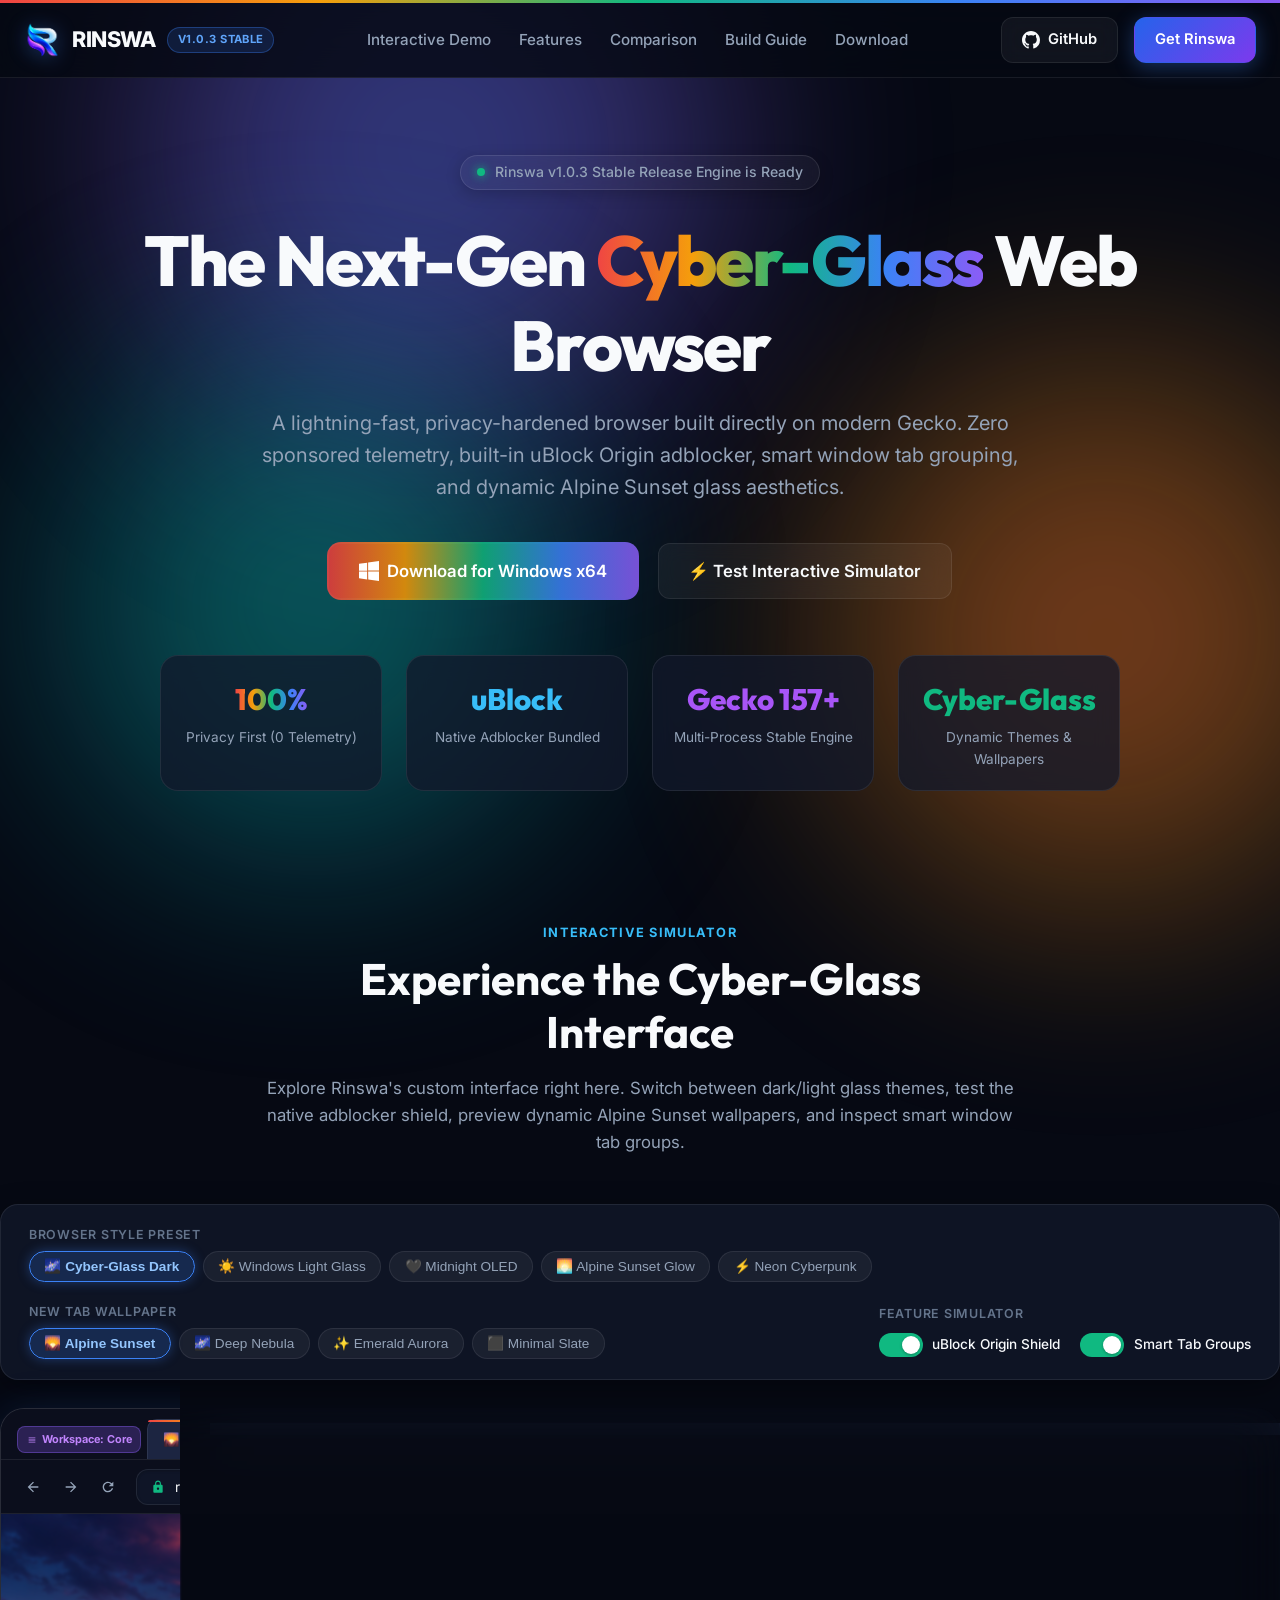
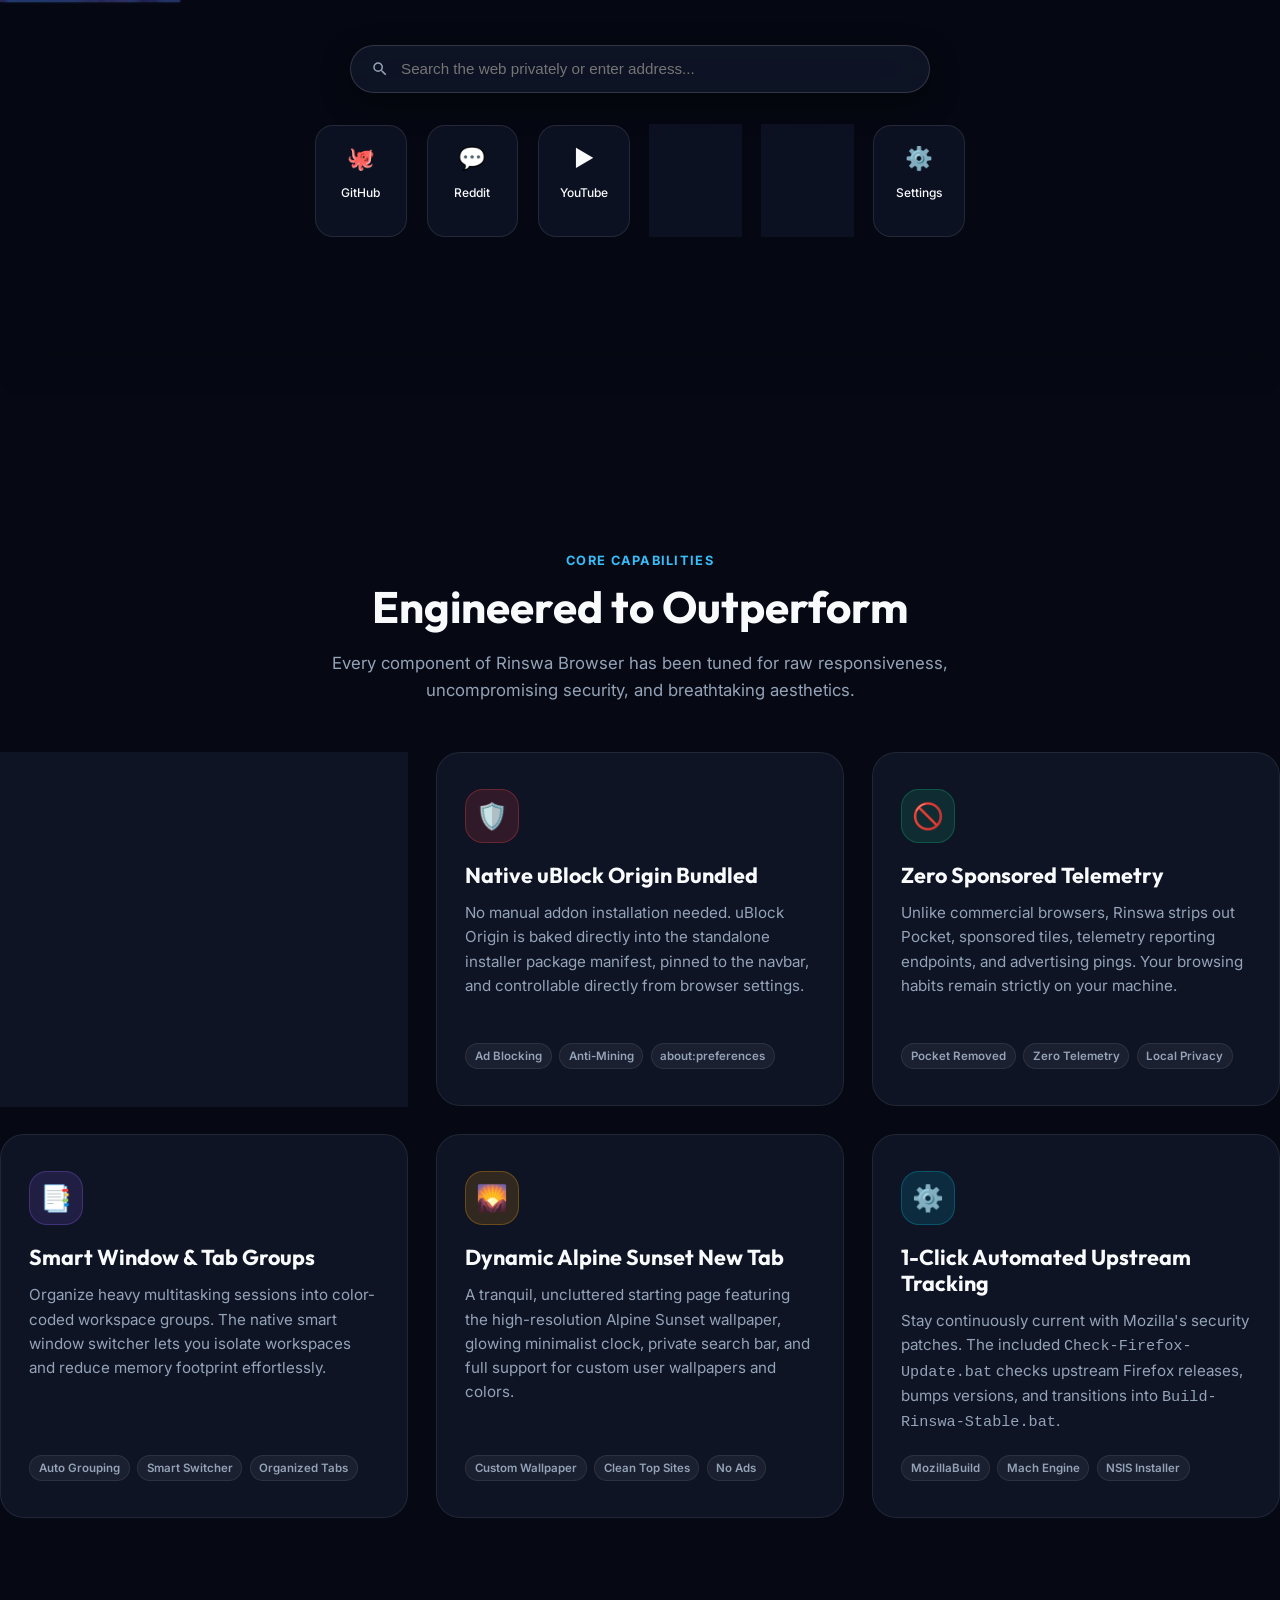
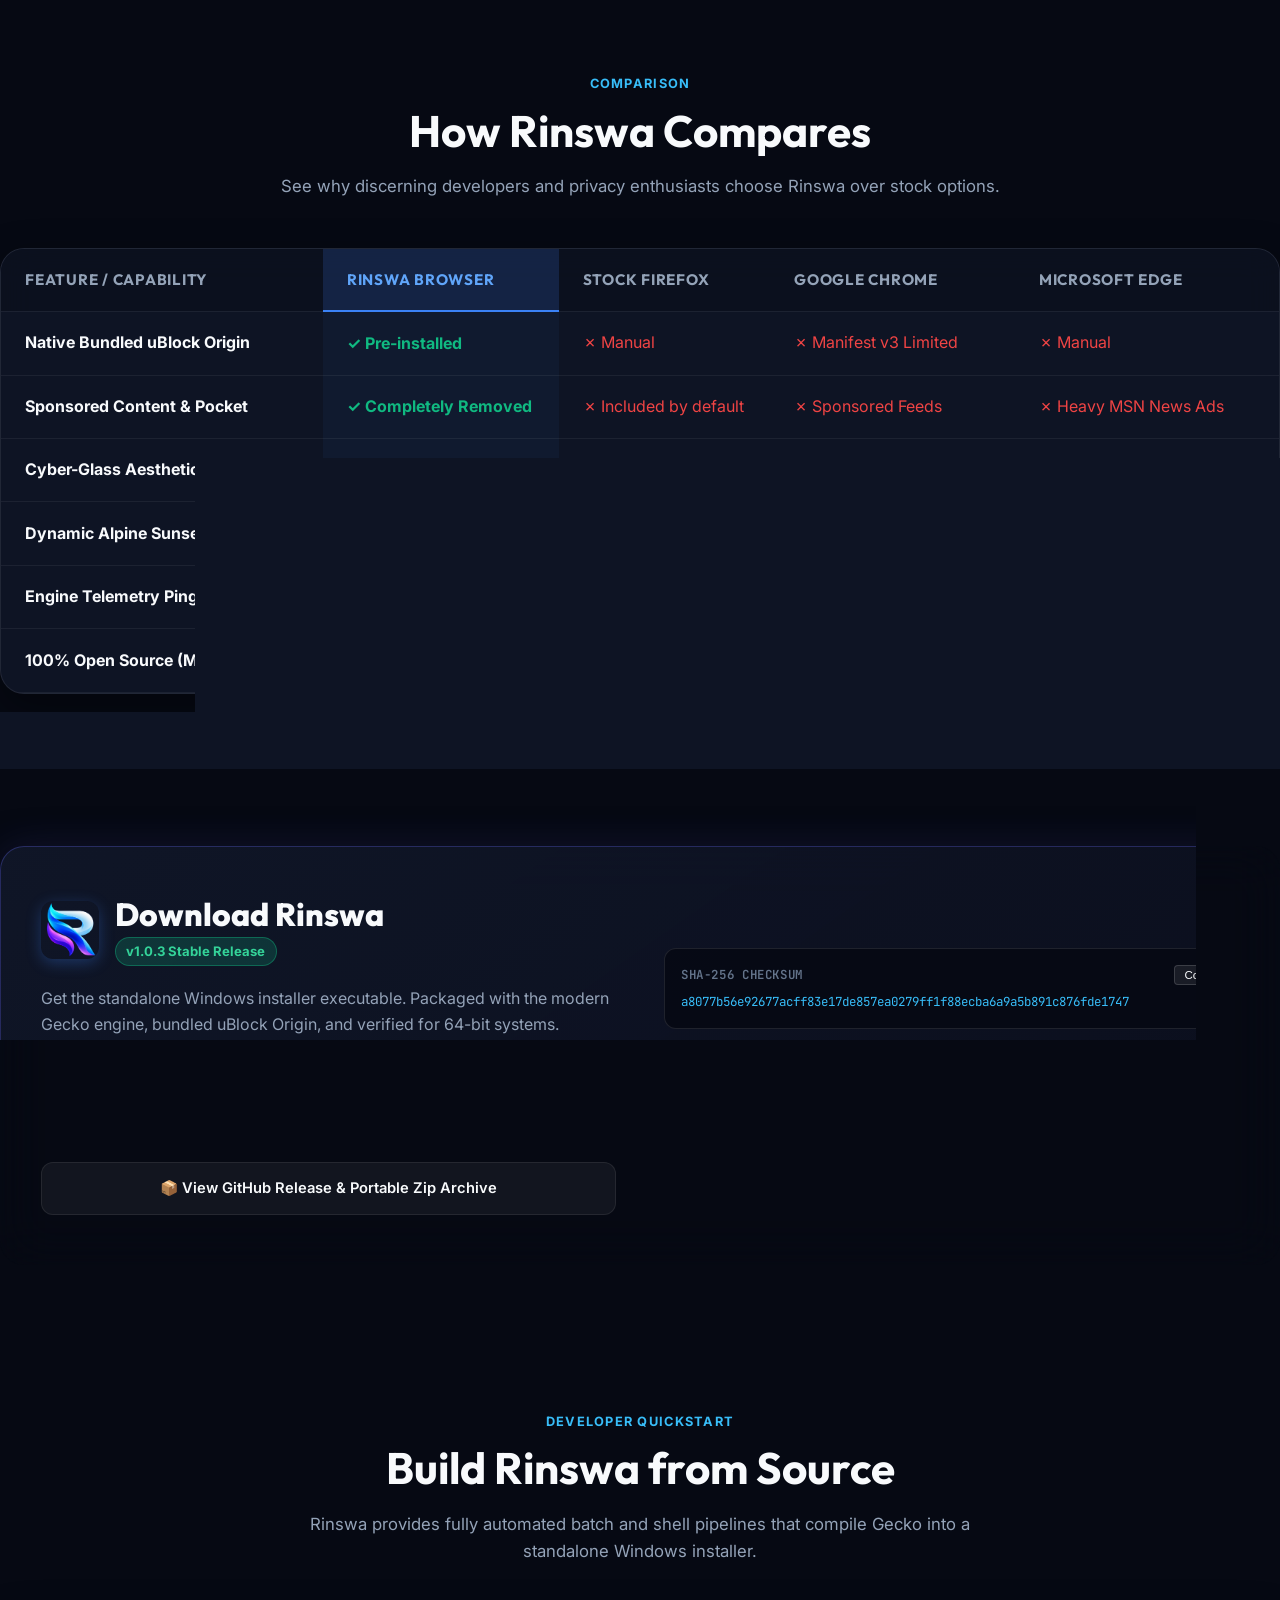
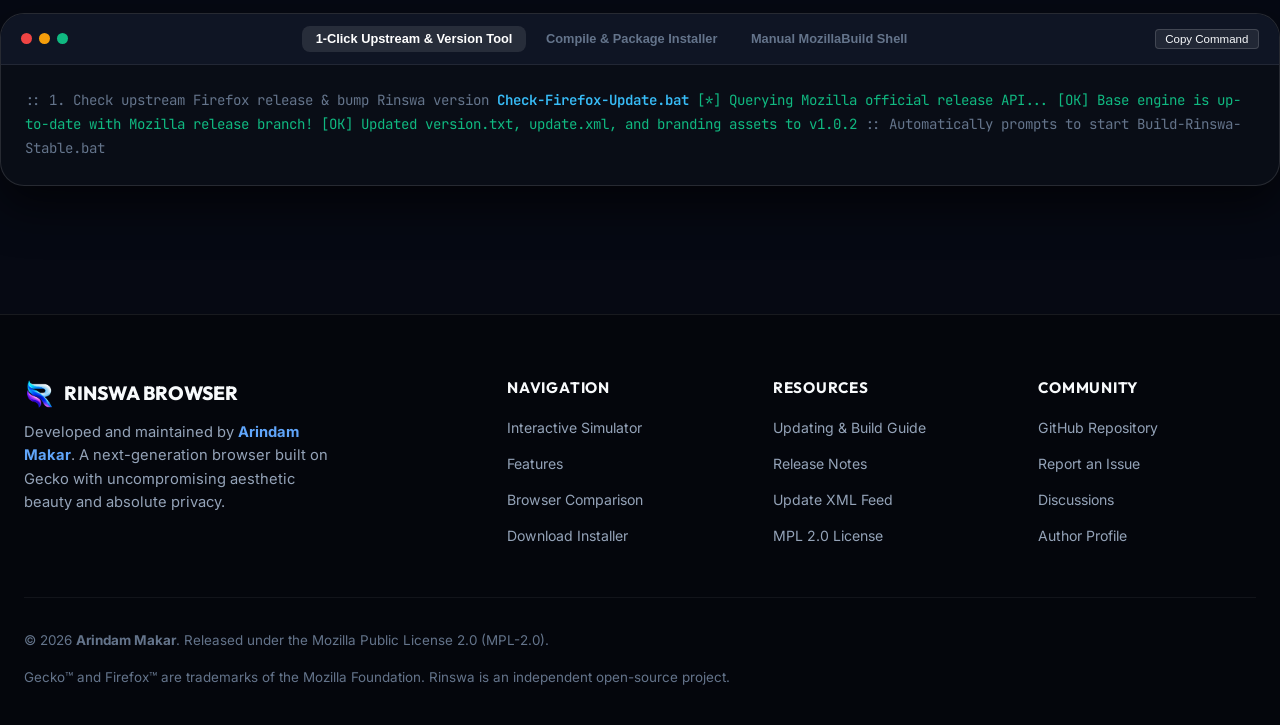
==== commit 63dfc0b3: "release: bump version to v1.0.3 across build system, update.xml, and branding" ====
--- a/index.html
+++ b/index.html
@@ -1625,7 +1625,7 @@
       <a href="#" class="brand-logo">
         <img src="Glossy%20Multicolour%20Ribbon%20R%20Emblem.png" alt="Rinswa Logo">
         <span class="brand-name">RINSWA</span>
-        <span class="badge-pill">v1.0.2 Stable</span>
+        <span class="badge-pill">v1.0.3 Stable</span>
       </a>
 
       <ul class="nav-links">
@@ -1654,7 +1654,7 @@
   <section class="hero container">
     <div class="hero-badge-wrap">
       <span class="hero-badge-dot"></span>
-      <span class="hero-badge-text">Rinswa v1.0.2 Stable Release Engine is Ready</span>
+      <span class="hero-badge-text">Rinswa v1.0.3 Stable Release Engine is Ready</span>
     </div>
 
     <h1 class="hero-title">
@@ -2193,7 +2193,7 @@
           <img src="Glossy%20Multicolour%20Ribbon%20R%20Emblem.png" alt="Rinswa Logo" class="dl-logo">
           <div>
             <h2 class="dl-title">Download Rinswa</h2>
-            <span class="dl-version-tag">v1.0.2 Stable Release</span>
+            <span class="dl-version-tag">v1.0.3 Stable Release</span>
           </div>
         </div>
         <p class="dl-desc">
@@ -2201,7 +2201,7 @@
         </p>
 
         <div class="dl-buttons-wrap">
-          <a href="https://github.com/deadxfire/Rinswa-browser/releases/download/v1.0.2/rinswa-1.0.2.en-US.win64.installer.exe" class="btn-download-hero">
+          <a href="https://github.com/deadxfire/Rinswa-browser/releases/download/v1.0.3/rinswa-1.0.3.en-US.win64.installer.exe" class="btn-download-hero">
             <div>
               <div>Download Installer (.exe)</div>
               <div class="dl-btn-sub">Windows 10 / 11 (64-bit) • 96.7 MB</div>
@@ -2211,7 +2211,7 @@
             </svg>
           </a>
 
-          <a href="https://github.com/deadxfire/Rinswa-browser/releases/tag/v1.0.2" target="_blank" rel="noopener" class="btn btn-secondary" style="padding:0.85rem 1.25rem;">
+          <a href="https://github.com/deadxfire/Rinswa-browser/releases/tag/v1.0.3" target="_blank" rel="noopener" class="btn btn-secondary" style="padding:0.85rem 1.25rem;">
             📦 View GitHub Release & Portable Zip Archive
           </a>
         </div>
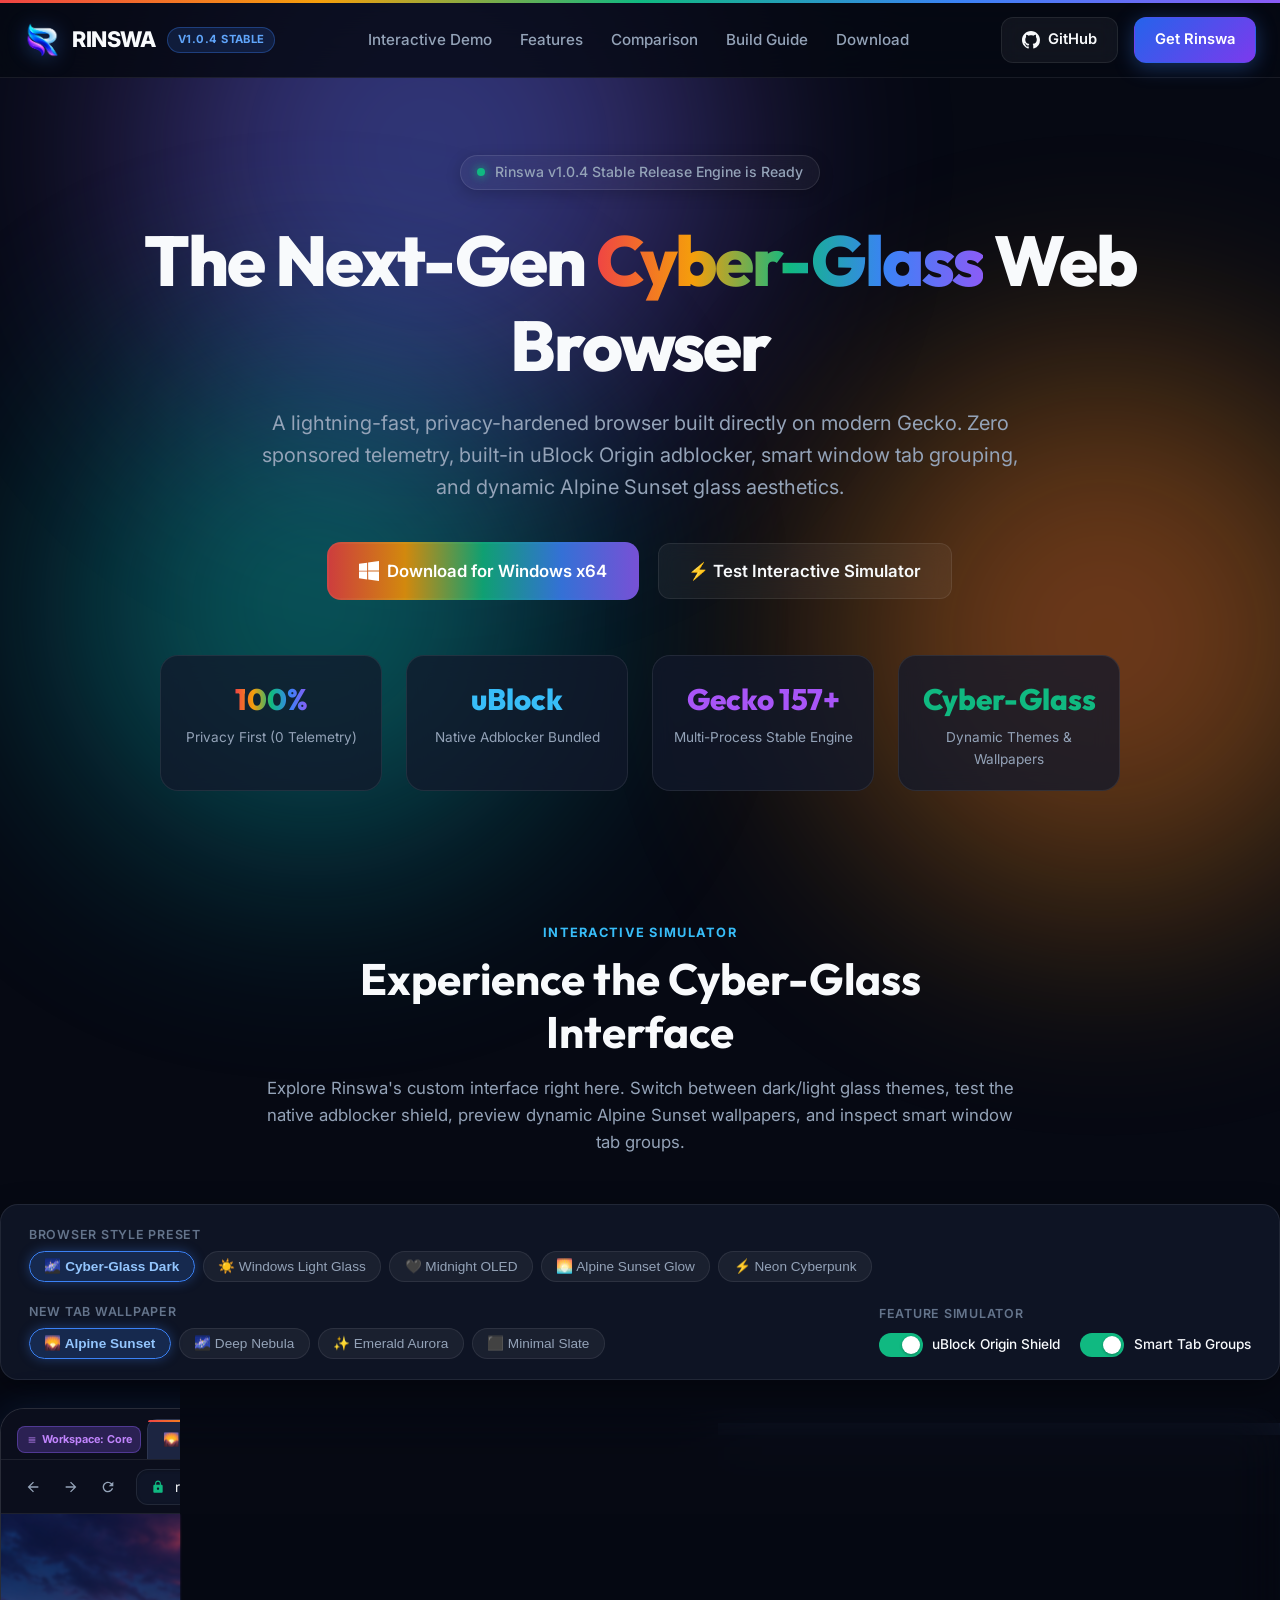
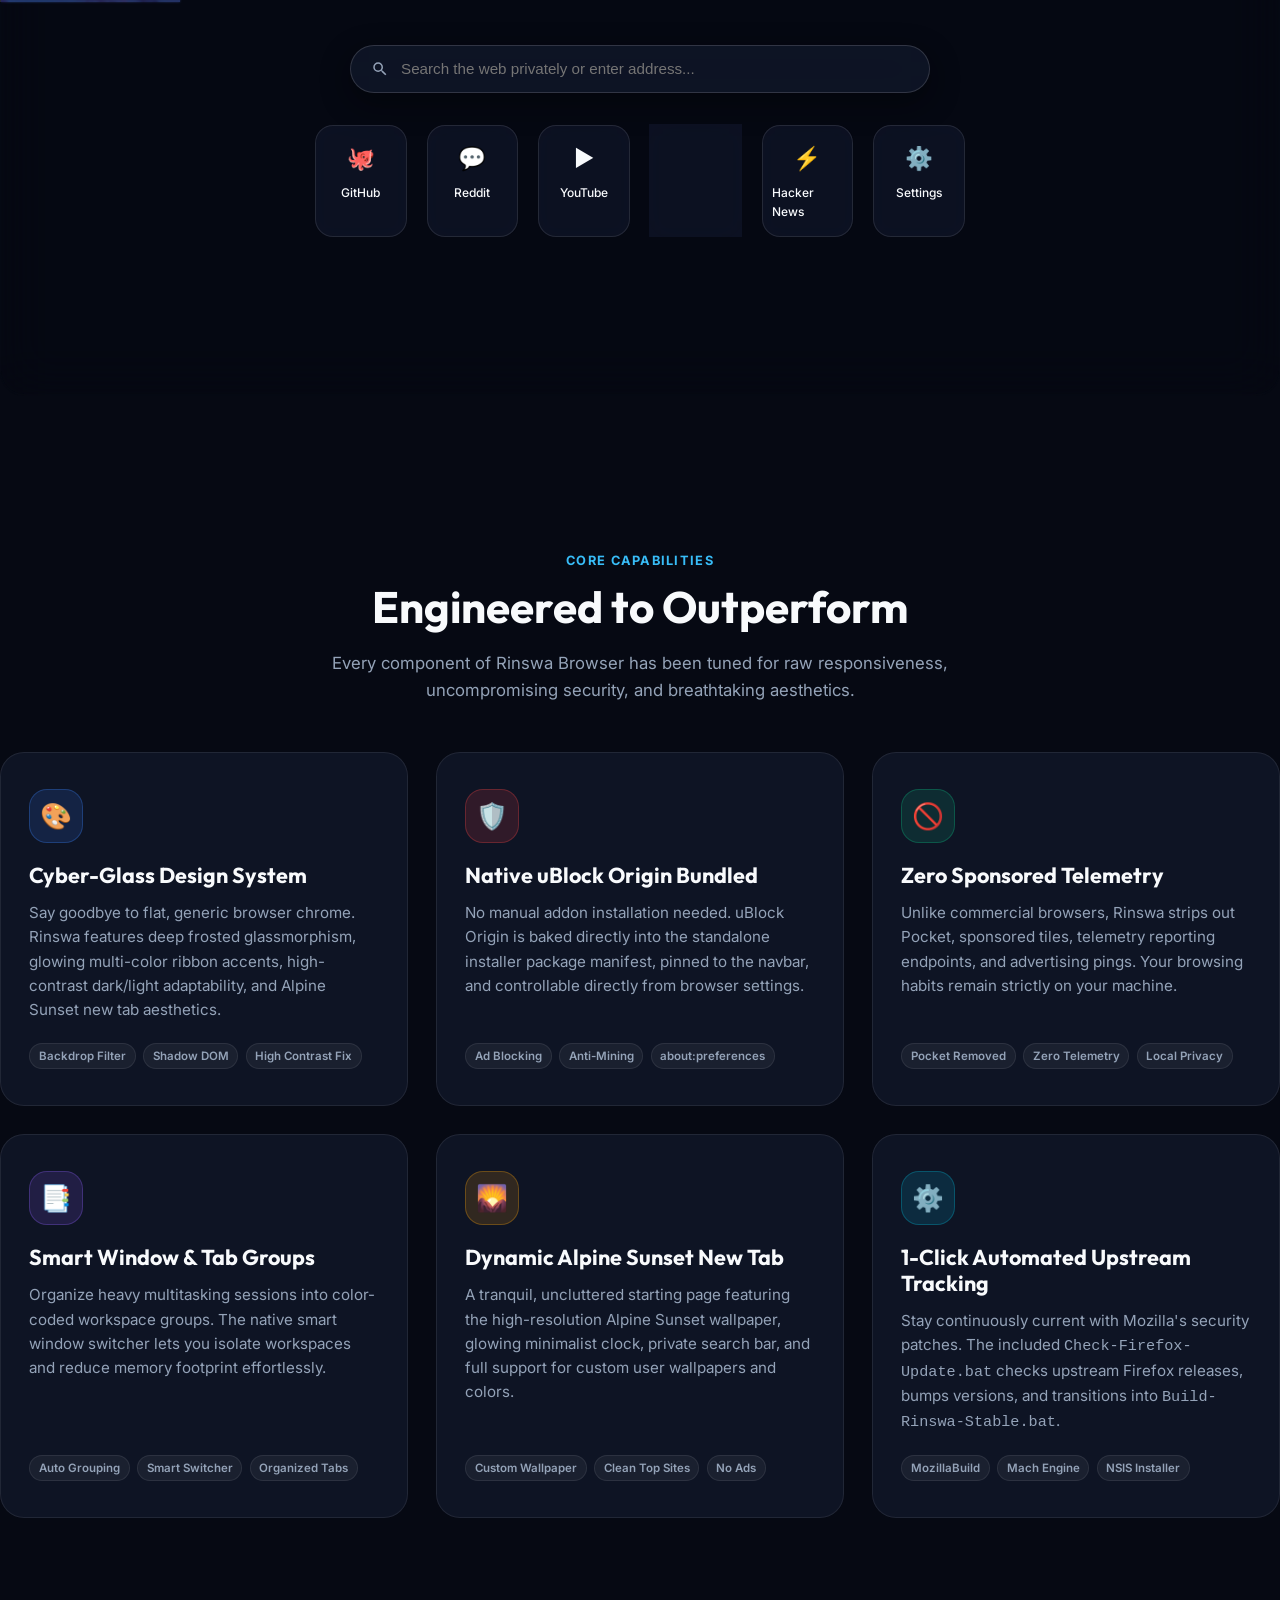
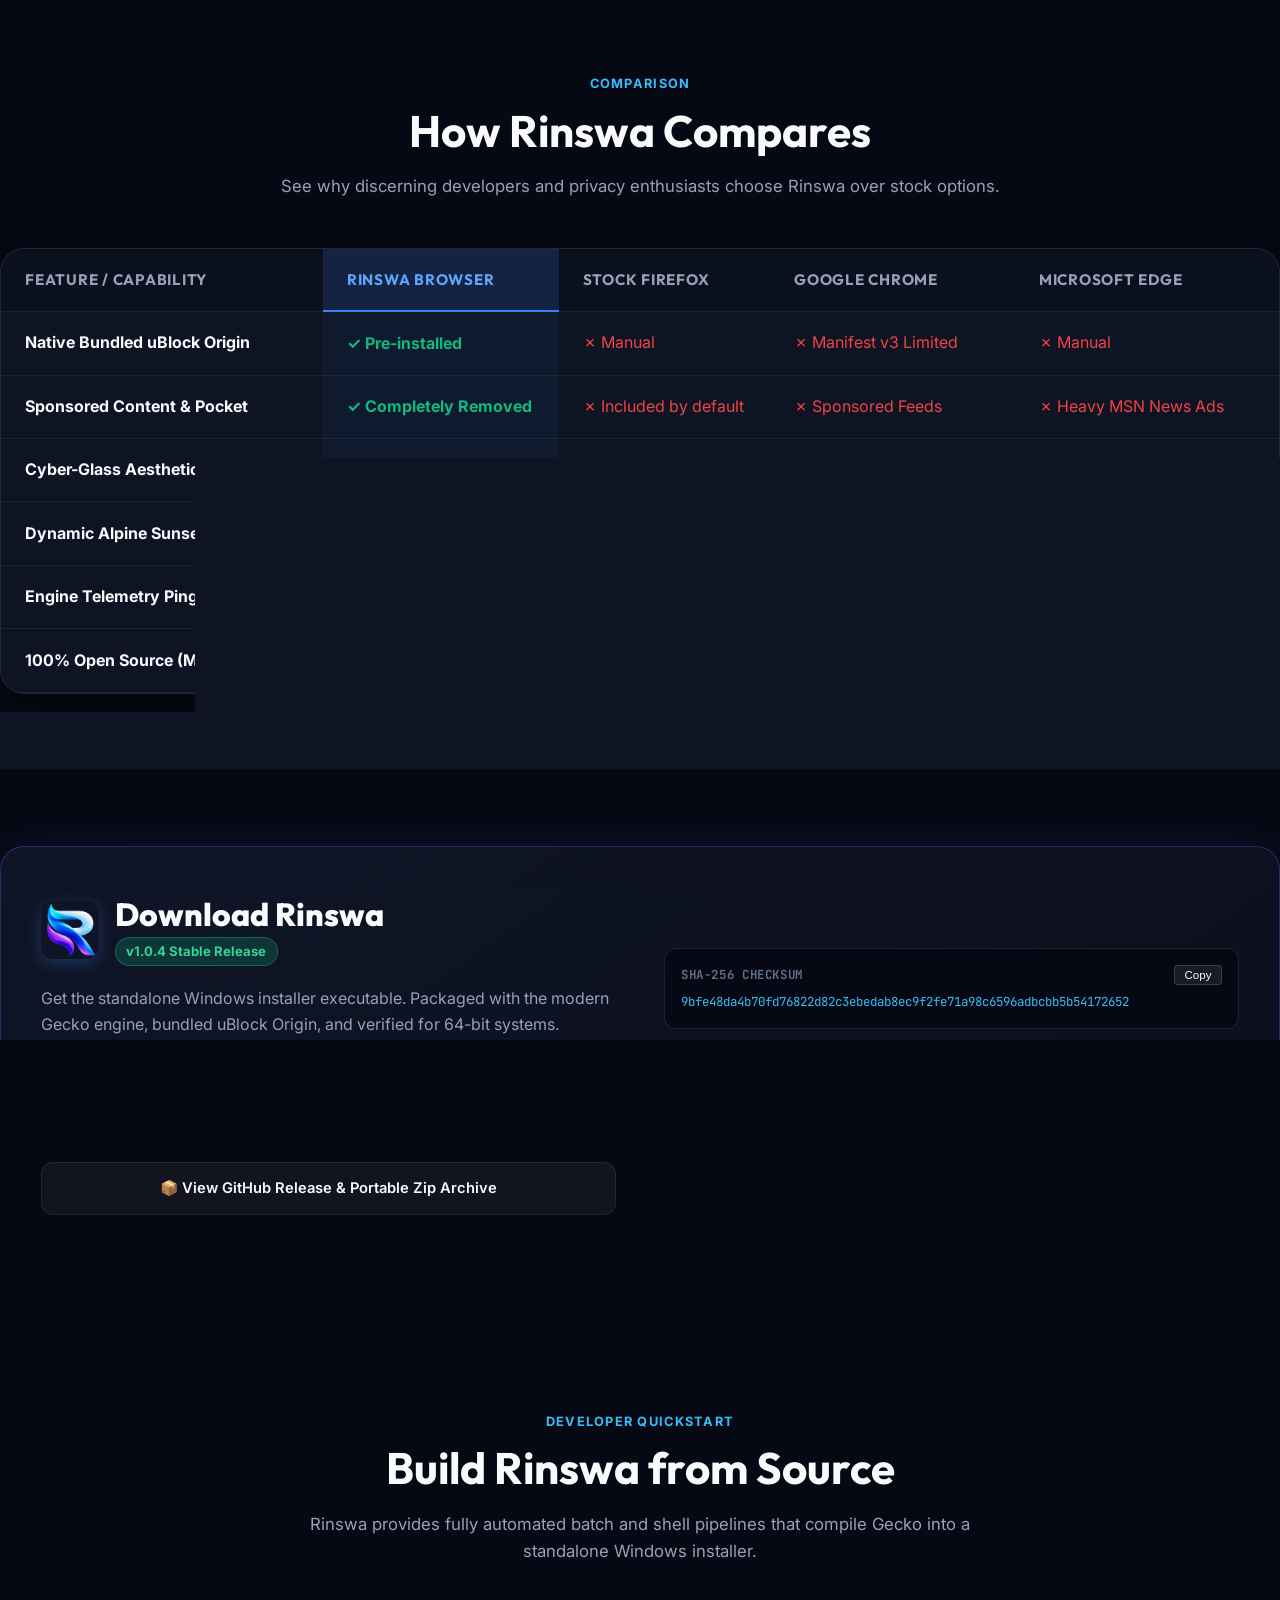
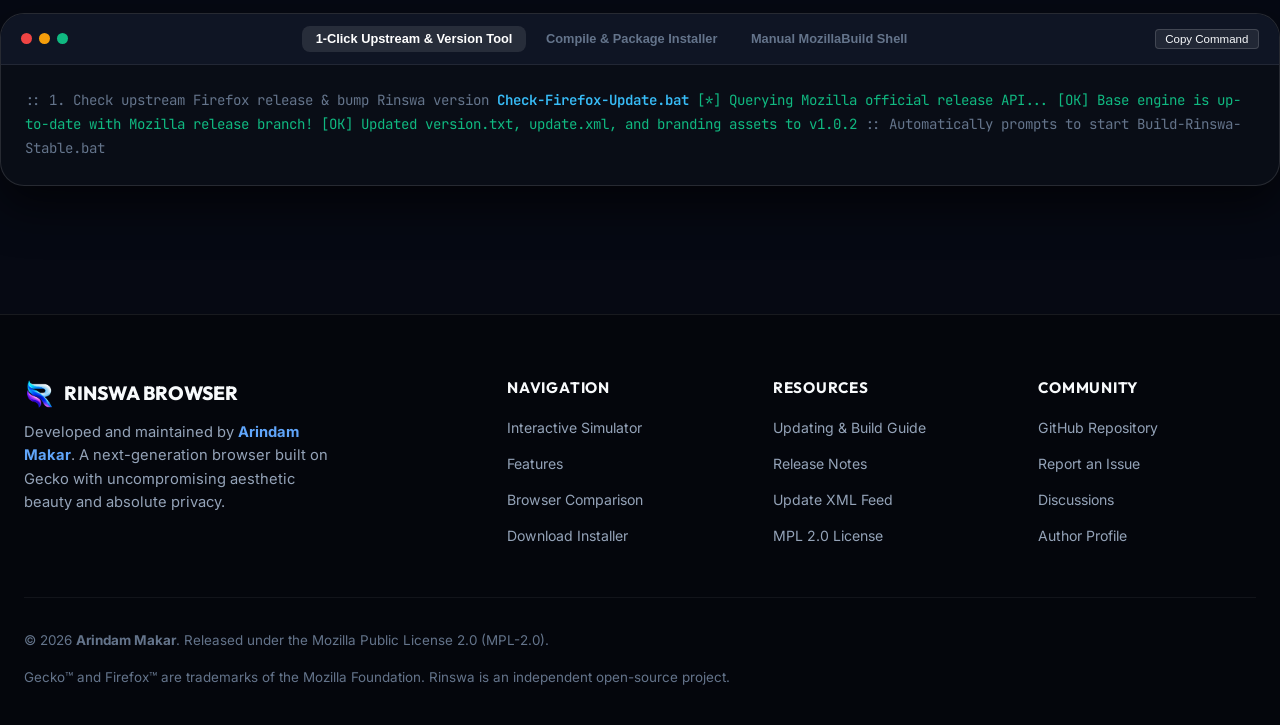
==== commit bf9cd5d5: "release: bump version to v1.0.4, fix extension popup clipping, suppress enterprise banner in setting" ====
--- a/index.html
+++ b/index.html
@@ -1625,7 +1625,7 @@
       <a href="#" class="brand-logo">
         <img src="Glossy%20Multicolour%20Ribbon%20R%20Emblem.png" alt="Rinswa Logo">
         <span class="brand-name">RINSWA</span>
-        <span class="badge-pill">v1.0.3 Stable</span>
+        <span class="badge-pill">v1.0.4 Stable</span>
       </a>
 
       <ul class="nav-links">
@@ -1654,7 +1654,7 @@
   <section class="hero container">
     <div class="hero-badge-wrap">
       <span class="hero-badge-dot"></span>
-      <span class="hero-badge-text">Rinswa v1.0.3 Stable Release Engine is Ready</span>
+      <span class="hero-badge-text">Rinswa v1.0.4 Stable Release Engine is Ready</span>
     </div>
 
     <h1 class="hero-title">
@@ -2193,7 +2193,7 @@
           <img src="Glossy%20Multicolour%20Ribbon%20R%20Emblem.png" alt="Rinswa Logo" class="dl-logo">
           <div>
             <h2 class="dl-title">Download Rinswa</h2>
-            <span class="dl-version-tag">v1.0.3 Stable Release</span>
+            <span class="dl-version-tag">v1.0.4 Stable Release</span>
           </div>
         </div>
         <p class="dl-desc">
@@ -2201,7 +2201,7 @@
         </p>
 
         <div class="dl-buttons-wrap">
-          <a href="https://github.com/deadxfire/Rinswa-browser/releases/download/v1.0.3/rinswa-1.0.3.en-US.win64.installer.exe" class="btn-download-hero">
+          <a href="https://github.com/deadxfire/Rinswa-browser/releases/download/v1.0.4/rinswa-1.0.4.en-US.win64.installer.exe" class="btn-download-hero">
             <div>
               <div>Download Installer (.exe)</div>
               <div class="dl-btn-sub">Windows 10 / 11 (64-bit) • 96.7 MB</div>
@@ -2211,7 +2211,7 @@
             </svg>
           </a>
 
-          <a href="https://github.com/deadxfire/Rinswa-browser/releases/tag/v1.0.3" target="_blank" rel="noopener" class="btn btn-secondary" style="padding:0.85rem 1.25rem;">
+          <a href="https://github.com/deadxfire/Rinswa-browser/releases/tag/v1.0.4" target="_blank" rel="noopener" class="btn btn-secondary" style="padding:0.85rem 1.25rem;">
             📦 View GitHub Release & Portable Zip Archive
           </a>
         </div>
@@ -2224,7 +2224,7 @@
             <button class="copy-btn" onclick="copyHash()">Copy</button>
           </div>
           <div id="hash-text" class="checksum-hash">
-            a8077b56e92677acff83e17de857ea0279ff1f88ecba6a9a5b891c876fde1747
+            9bfe48da4b70fd76822d82c3ebedab8ec9f2fe71a98c6596adbcbb5b54172652
           </div>
         </div>
 
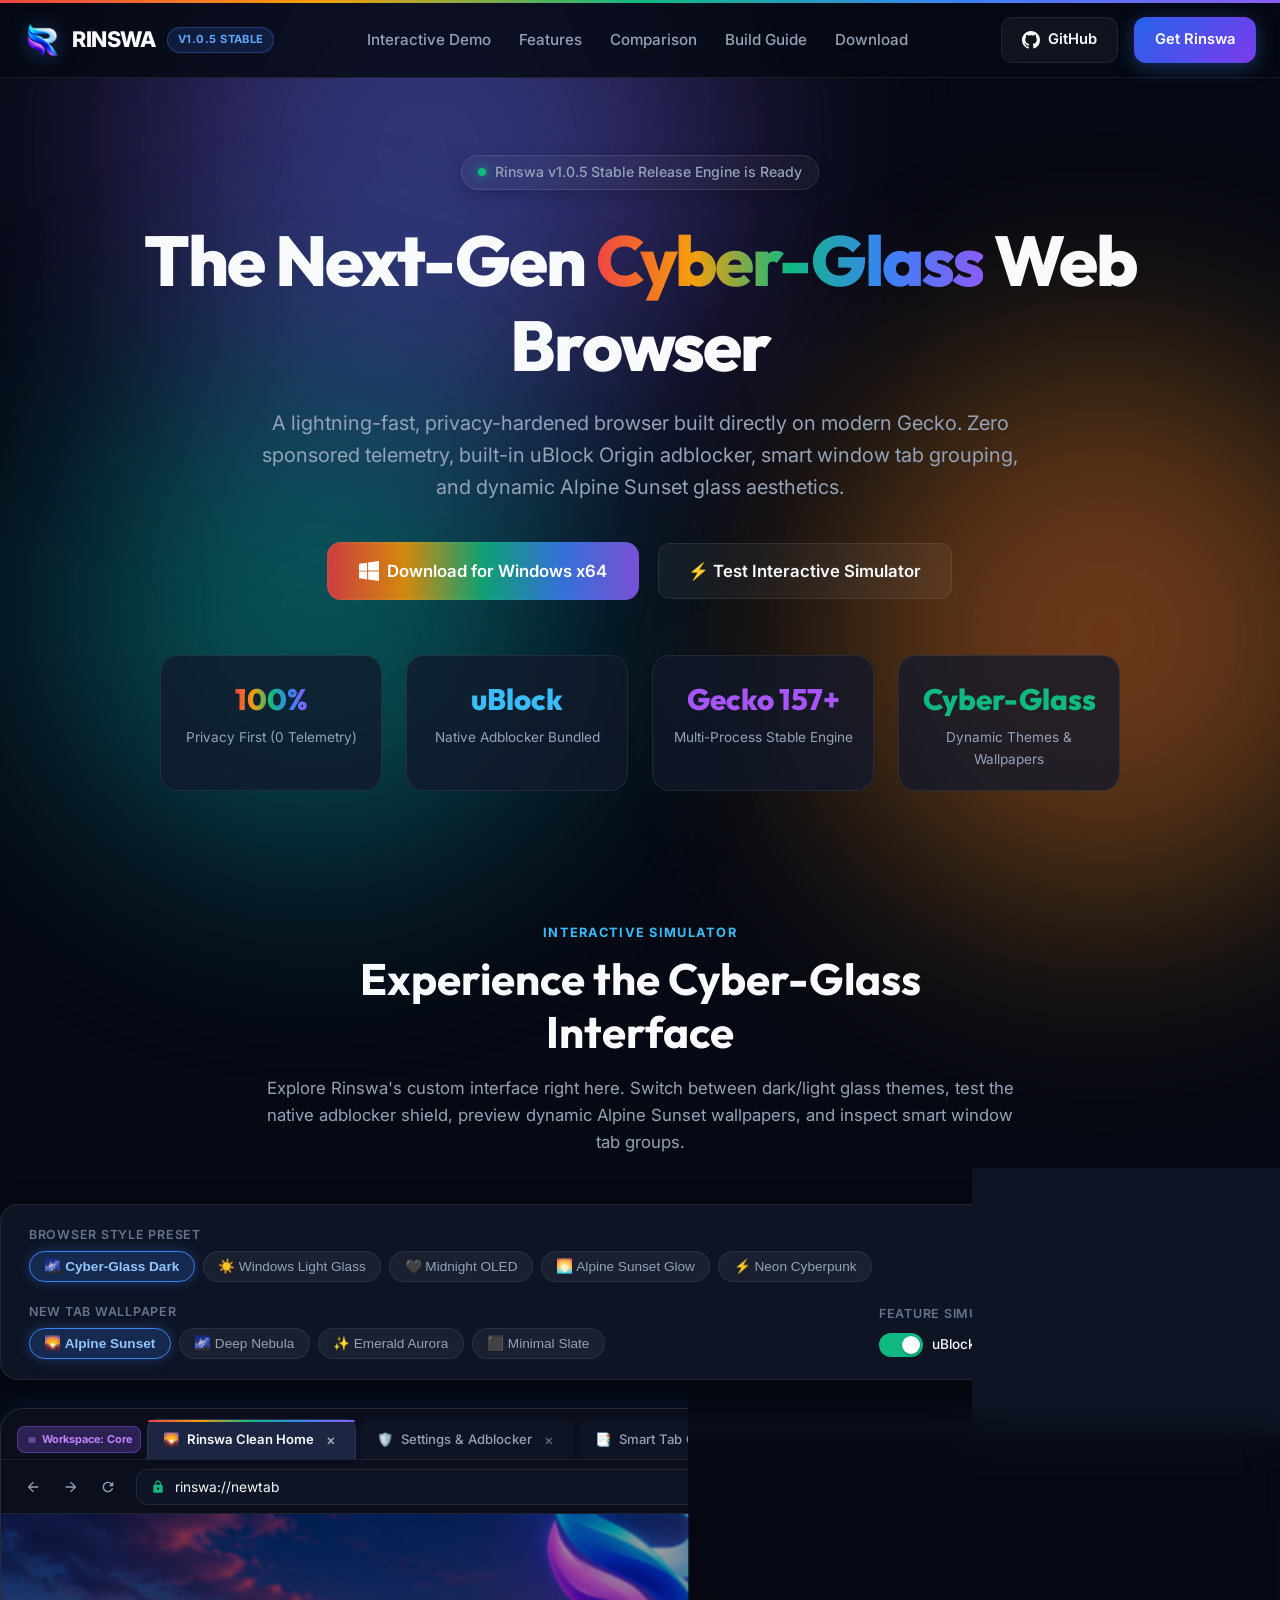
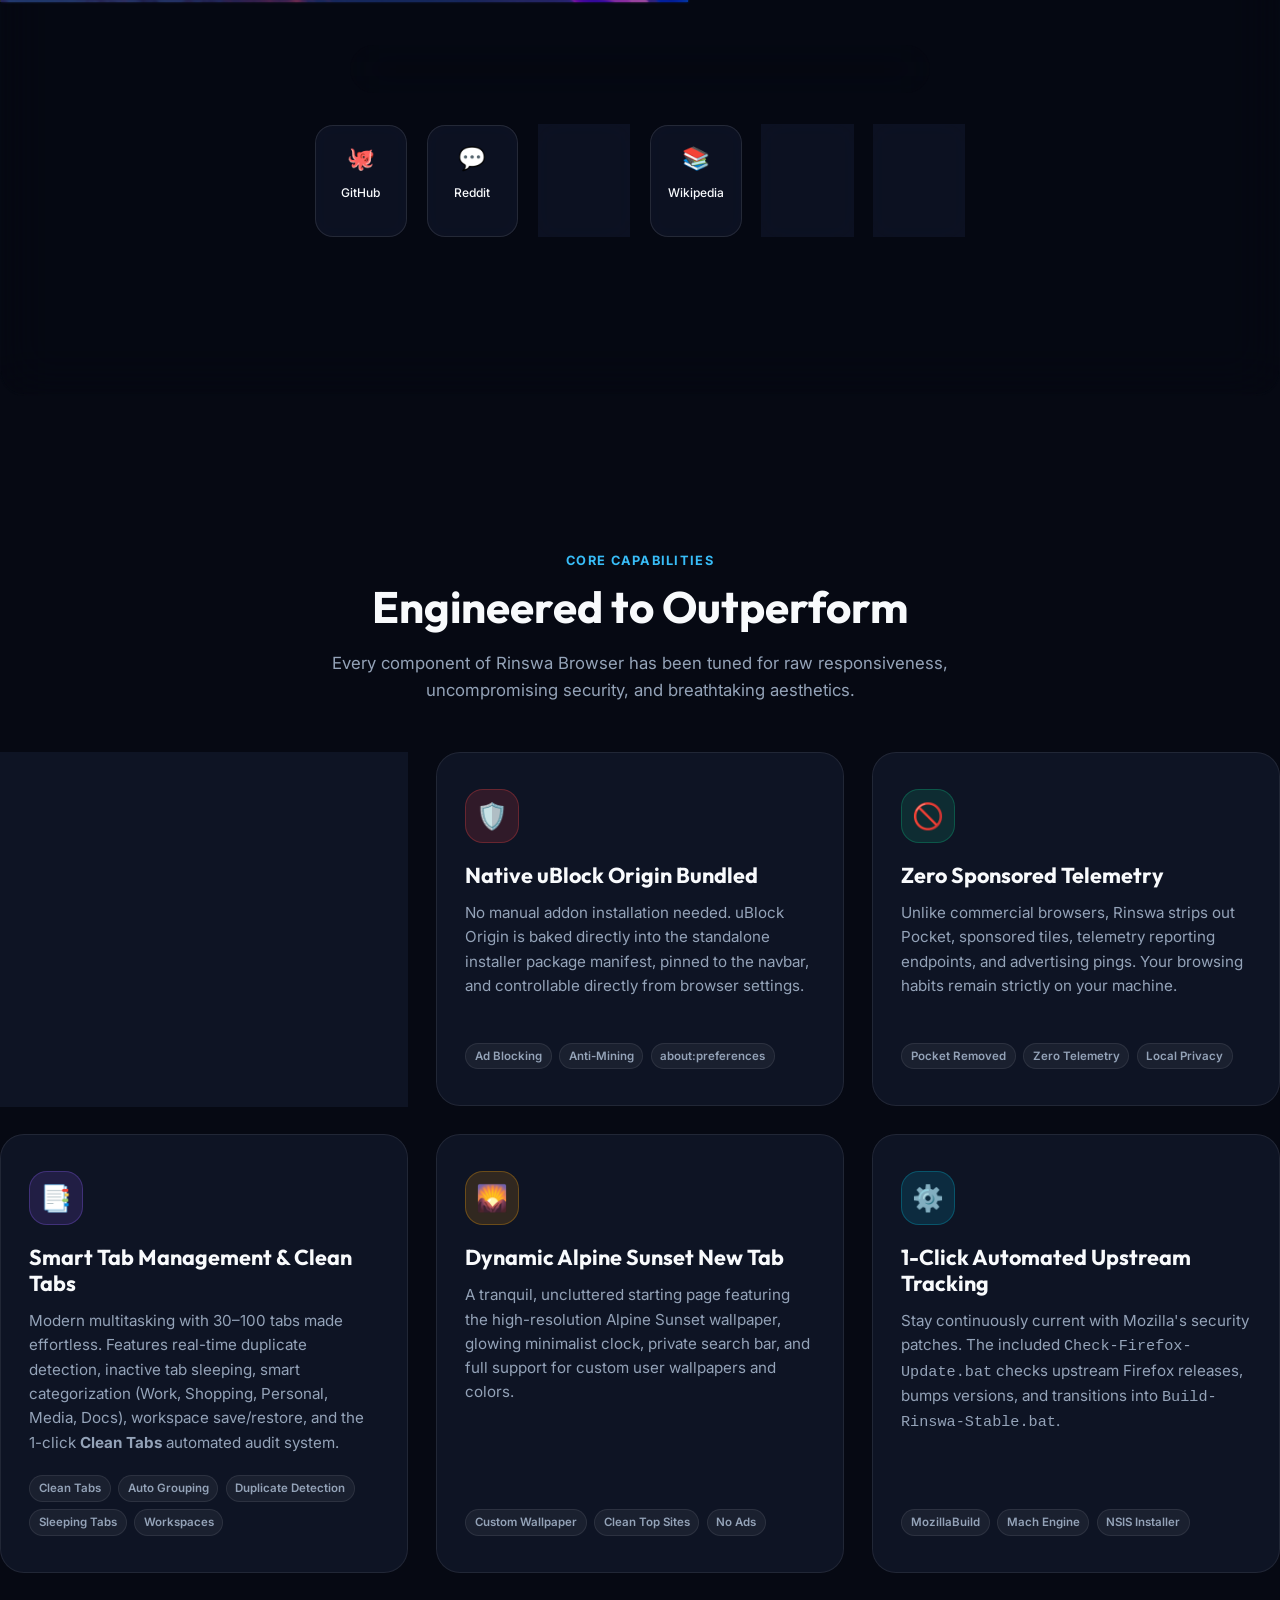
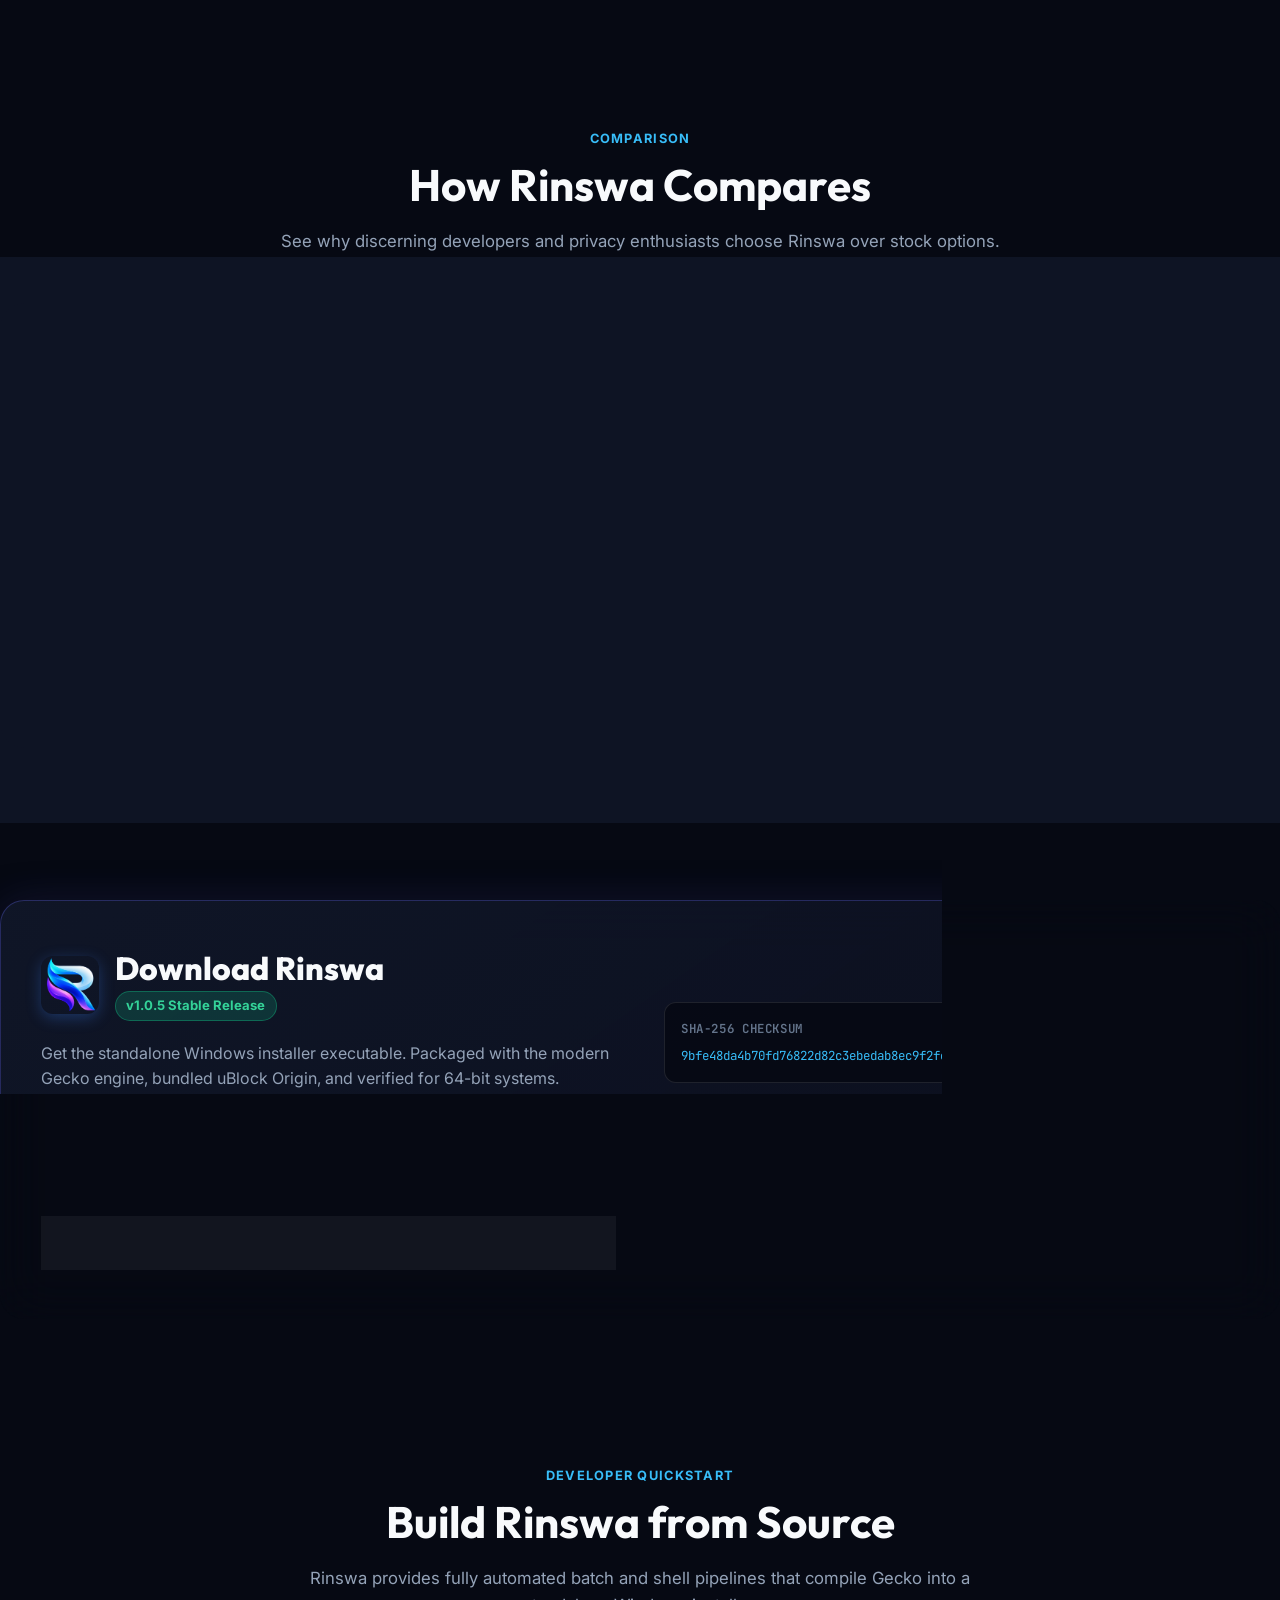
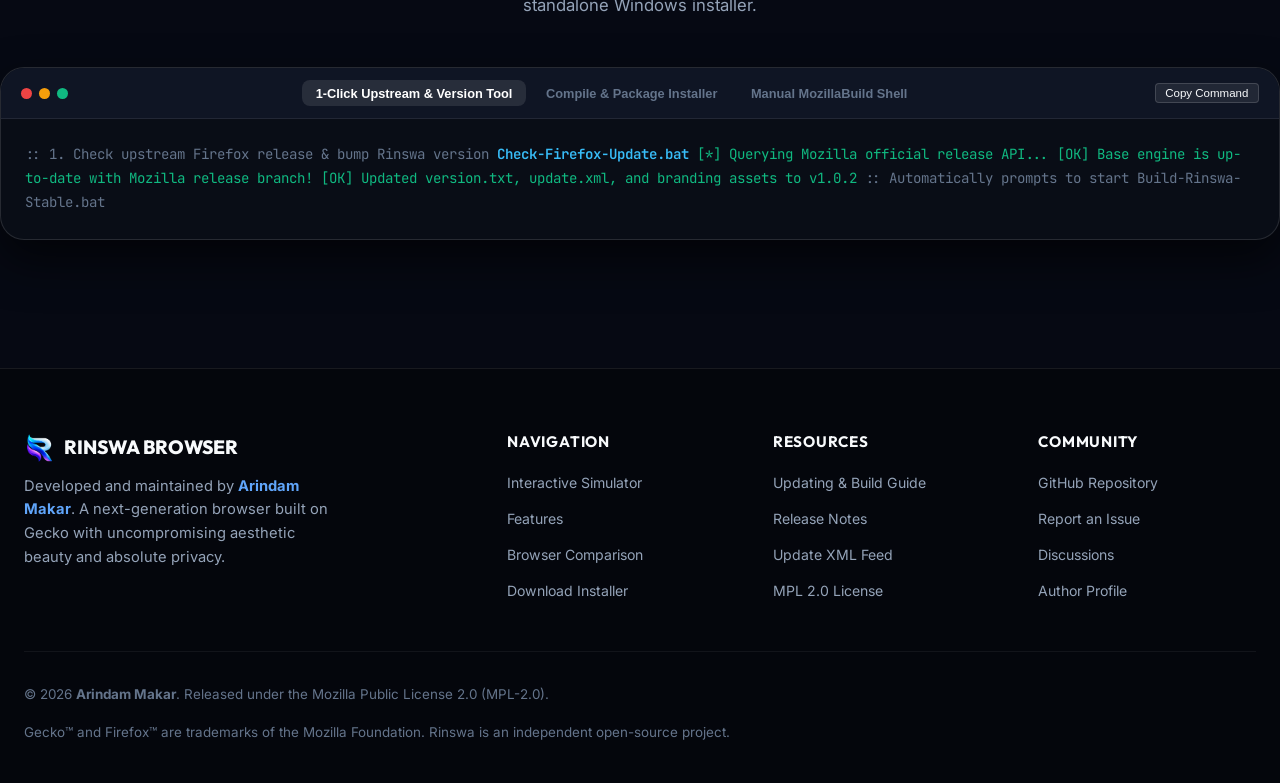
==== commit aa380794: "release: bump to v1.0.5 and polish navbar metrics" ====
--- a/index.html
+++ b/index.html
@@ -1625,7 +1625,7 @@
       <a href="#" class="brand-logo">
         <img src="Glossy%20Multicolour%20Ribbon%20R%20Emblem.png" alt="Rinswa Logo">
         <span class="brand-name">RINSWA</span>
-        <span class="badge-pill">v1.0.4 Stable</span>
+        <span class="badge-pill">v1.0.5 Stable</span>
       </a>
 
       <ul class="nav-links">
@@ -1654,7 +1654,7 @@
   <section class="hero container">
     <div class="hero-badge-wrap">
       <span class="hero-badge-dot"></span>
-      <span class="hero-badge-text">Rinswa v1.0.4 Stable Release Engine is Ready</span>
+      <span class="hero-badge-text">Rinswa v1.0.5 Stable Release Engine is Ready</span>
     </div>
 
     <h1 class="hero-title">
@@ -2075,14 +2075,16 @@
       <!-- Feature 4 -->
       <div class="feature-card">
         <div class="feature-icon-wrap" style="background:rgba(139,92,246,0.15); border-color:rgba(139,92,246,0.3); color:#a855f7;">📑</div>
-        <h3 class="feature-title">Smart Window & Tab Groups</h3>
+        <h3 class="feature-title">Smart Tab Management & Clean Tabs</h3>
         <p class="feature-desc">
-          Organize heavy multitasking sessions into color-coded workspace groups. The native smart window switcher lets you isolate workspaces and reduce memory footprint effortlessly.
+          Modern multitasking with 30–100 tabs made effortless. Features real-time duplicate detection, inactive tab sleeping, smart categorization (Work, Shopping, Personal, Media, Docs), workspace save/restore, and the 1-click <strong>Clean Tabs</strong> automated audit system.
         </p>
         <div class="feature-tag-list">
+          <span class="ft-tag">Clean Tabs</span>
           <span class="ft-tag">Auto Grouping</span>
-          <span class="ft-tag">Smart Switcher</span>
-          <span class="ft-tag">Organized Tabs</span>
+          <span class="ft-tag">Duplicate Detection</span>
+          <span class="ft-tag">Sleeping Tabs</span>
+          <span class="ft-tag">Workspaces</span>
         </div>
       </div>
 
@@ -2193,7 +2195,7 @@
           <img src="Glossy%20Multicolour%20Ribbon%20R%20Emblem.png" alt="Rinswa Logo" class="dl-logo">
           <div>
             <h2 class="dl-title">Download Rinswa</h2>
-            <span class="dl-version-tag">v1.0.4 Stable Release</span>
+            <span class="dl-version-tag">v1.0.5 Stable Release</span>
           </div>
         </div>
         <p class="dl-desc">
@@ -2201,7 +2203,7 @@
         </p>
 
         <div class="dl-buttons-wrap">
-          <a href="https://github.com/deadxfire/Rinswa-browser/releases/download/v1.0.4/rinswa-1.0.4.en-US.win64.installer.exe" class="btn-download-hero">
+          <a href="https://github.com/deadxfire/Rinswa-browser/releases/download/v1.0.5/rinswa-1.0.5.en-US.win64.installer.exe" class="btn-download-hero">
             <div>
               <div>Download Installer (.exe)</div>
               <div class="dl-btn-sub">Windows 10 / 11 (64-bit) • 96.7 MB</div>
@@ -2211,7 +2213,7 @@
             </svg>
           </a>
 
-          <a href="https://github.com/deadxfire/Rinswa-browser/releases/tag/v1.0.4" target="_blank" rel="noopener" class="btn btn-secondary" style="padding:0.85rem 1.25rem;">
+          <a href="https://github.com/deadxfire/Rinswa-browser/releases/tag/v1.0.5" target="_blank" rel="noopener" class="btn btn-secondary" style="padding:0.85rem 1.25rem;">
             📦 View GitHub Release & Portable Zip Archive
           </a>
         </div>
